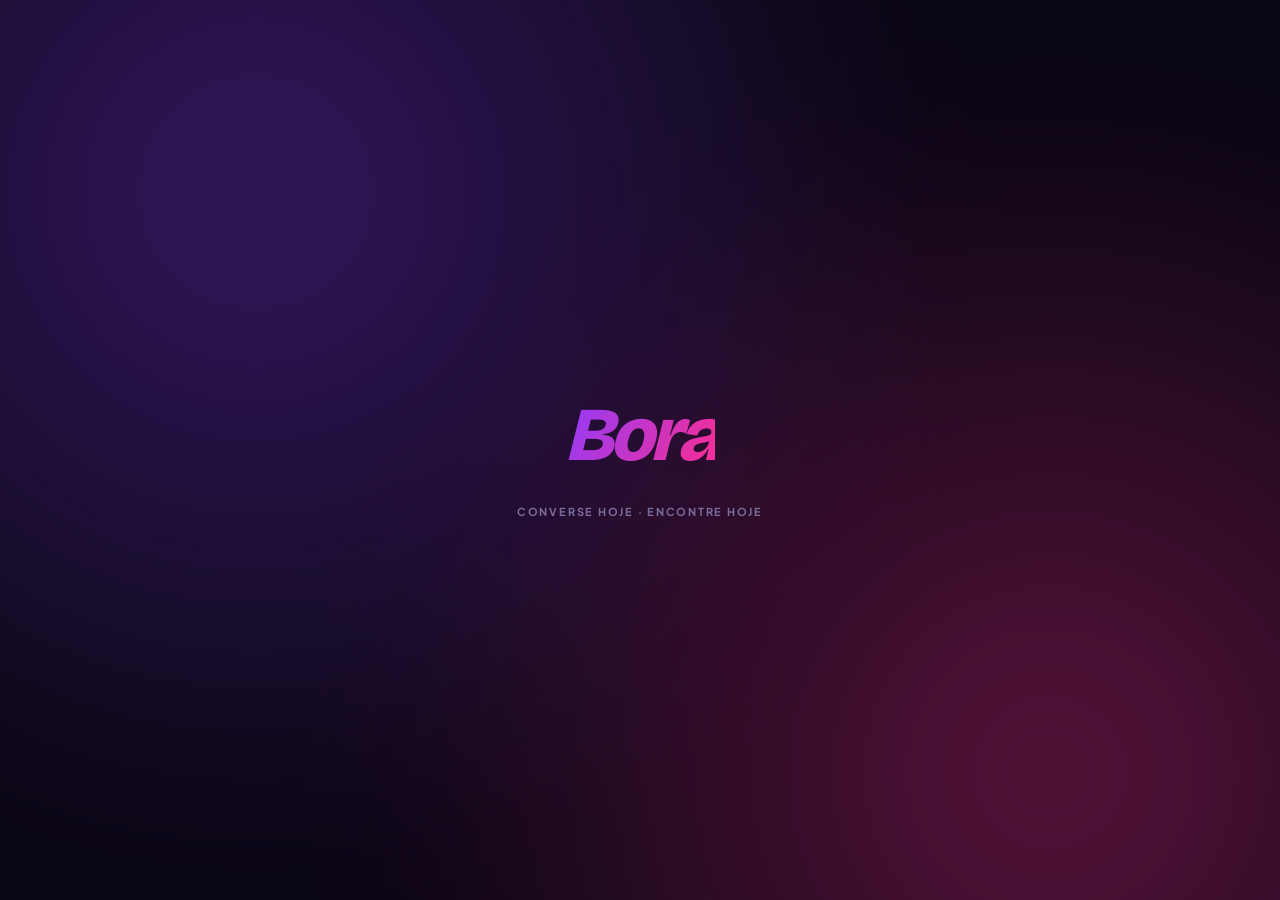
==== index.html @ 761639ec "Rename index (2).html to index.html" ====
<!DOCTYPE html>
<html lang="pt-BR">
<head>
<meta charset="UTF-8">
<meta name="viewport" content="width=device-width, initial-scale=1, viewport-fit=cover, maximum-scale=1, user-scalable=no">
<title>Bora</title>

<!-- Faz abrir em tela cheia quando adicionado à tela de início -->
<meta name="apple-mobile-web-app-capable" content="yes">
<meta name="mobile-web-app-capable" content="yes">
<meta name="apple-mobile-web-app-status-bar-style" content="black-translucent">
<meta name="apple-mobile-web-app-title" content="Bora">
<meta name="theme-color" content="#0B0714">
<link rel="apple-touch-icon" href="data:image/svg+xml,%3Csvg xmlns='http://www.w3.org/2000/svg' viewBox='0 0 180 180'%3E%3Cdefs%3E%3ClinearGradient id='g' x1='0' y1='0' x2='1' y2='1'%3E%3Cstop offset='0' stop-color='%238B3DFF'/%3E%3Cstop offset='1' stop-color='%23FF2D8E'/%3E%3C/linearGradient%3E%3C/defs%3E%3Crect width='180' height='180' rx='40' fill='%230B0714'/%3E%3Ctext x='50%25' y='58%25' font-family='Helvetica,Arial' font-size='84' font-weight='800' font-style='italic' fill='url(%23g)' text-anchor='middle'%3EB%3C/text%3E%3C/svg%3E">

<link rel="preconnect" href="https://fonts.googleapis.com">
<link rel="preconnect" href="https://fonts.gstatic.com" crossorigin>
<link href="https://fonts.googleapis.com/css2?family=Bricolage+Grotesque:opsz,wght@12..96,400;12..96,600;12..96,700;12..96,800&family=Plus+Jakarta+Sans:wght@400;500;600;700;800&display=swap" rel="stylesheet">

<style>
/* ═══════════════════════════════════════════════════════════════
   BORA — sistema de design
   Noite carioca: violeta profundo, magenta neon, âmbar de urgência
   ═══════════════════════════════════════════════════════════════ */
:root{
  --noite:#0B0714;
  --noite-2:#120B20;
  --superficie:#191128;
  --superficie-alta:#241A3A;
  --borda:rgba(255,255,255,.08);
  --borda-forte:rgba(255,255,255,.14);

  --magenta:#FF2D8E;
  --violeta:#8B3DFF;
  --ambar:#FFB13D;
  --coral:#FF5C5C;
  --verde:#2DE0A5;

  --texto:#F4EFFF;
  --texto-2:#B5A8D4;
  --texto-3:#7C6E9C;

  --grad:linear-gradient(118deg,#8B3DFF 0%,#FF2D8E 100%);
  --grad-suave:linear-gradient(118deg,rgba(139,61,255,.18),rgba(255,45,142,.18));

  --r-sm:12px; --r-md:18px; --r-lg:26px; --r-xl:34px;
  --topo:env(safe-area-inset-top,0px);
  --base:env(safe-area-inset-bottom,0px);
  --display:'Bricolage Grotesque',system-ui,sans-serif;
  --corpo:'Plus Jakarta Sans',system-ui,sans-serif;
}

*{margin:0;padding:0;box-sizing:border-box;-webkit-tap-highlight-color:transparent}
html,body{height:100%;overflow:hidden}
body{
  background:var(--noite);
  color:var(--texto);
  font-family:var(--corpo);
  font-size:16px;
  line-height:1.45;
  -webkit-font-smoothing:antialiased;
  overscroll-behavior:none;
}
button{font:inherit;color:inherit;background:none;border:none;cursor:pointer}
input,textarea{font:inherit;color:inherit;background:none;border:none;outline:none;width:100%}
img{display:block;max-width:100%}
:focus-visible{outline:2px solid var(--magenta);outline-offset:3px;border-radius:6px}
.caixa input:focus-visible,.caixa textarea:focus-visible{outline:none}

/* ── Atmosfera ambiente ───────────────────────────────────────── */
.aura{position:fixed;inset:0;pointer-events:none;z-index:0;overflow:hidden}
.aura::before,.aura::after{
  content:'';position:absolute;width:120vw;height:120vw;border-radius:50%;
  filter:blur(90px);opacity:.32;
}
.aura::before{background:radial-gradient(circle,#8B3DFF,transparent 62%);top:-45vw;left:-40vw;animation:deriva 26s ease-in-out infinite}
.aura::after{background:radial-gradient(circle,#FF2D8E,transparent 62%);bottom:-50vw;right:-42vw;animation:deriva 32s ease-in-out infinite reverse}
@keyframes deriva{0%,100%{transform:translate(0,0) scale(1)}50%{transform:translate(6vw,-5vw) scale(1.14)}}

/* ── Estrutura de telas ───────────────────────────────────────── */
#app{position:fixed;inset:0;z-index:1}
.tela{
  position:absolute;inset:0;display:none;flex-direction:column;
  padding-top:var(--topo);
  animation:entra .42s cubic-bezier(.22,1,.36,1);
}
.tela.on{display:flex}
@keyframes entra{from{opacity:0;transform:translateY(14px)}to{opacity:1;transform:none}}
.rolagem{flex:1;overflow-y:auto;-webkit-overflow-scrolling:touch;overscroll-behavior:contain}

/* ── Tipografia ───────────────────────────────────────────────── */
.logo{
  font-family:var(--display);font-weight:800;font-style:italic;letter-spacing:-.045em;
  background:var(--grad);-webkit-background-clip:text;background-clip:text;color:transparent;
}
h1,h2,h3{font-family:var(--display);font-weight:700;letter-spacing:-.03em;line-height:1.08}
h1{font-size:34px}
h2{font-size:25px}
h3{font-size:19px;letter-spacing:-.02em}
.olho{
  font-size:11px;font-weight:700;letter-spacing:.16em;text-transform:uppercase;
  color:var(--texto-3);
}
.sub{color:var(--texto-2);font-size:15px;line-height:1.5}
.num{font-variant-numeric:tabular-nums;font-feature-settings:'tnum'}

/* ── Botões ───────────────────────────────────────────────────── */
.btn{
  display:flex;align-items:center;justify-content:center;gap:9px;
  width:100%;padding:17px 22px;border-radius:100px;
  font-weight:700;font-size:16px;letter-spacing:-.01em;
  background:var(--grad);color:#fff;
  box-shadow:0 10px 30px -8px rgba(255,45,142,.55);
  transition:transform .16s cubic-bezier(.34,1.56,.64,1),opacity .16s;
}
.btn:active{transform:scale(.965)}
.btn:disabled{opacity:.32;box-shadow:none}
.btn-2{
  background:rgba(255,255,255,.06);border:1px solid var(--borda-forte);
  box-shadow:none;color:var(--texto);
}
.btn-3{background:none;box-shadow:none;color:var(--texto-2);font-weight:600;padding:14px}

/* ── Cabeçalho do app ─────────────────────────────────────────── */
.topo{
  display:flex;align-items:center;justify-content:space-between;gap:12px;
  padding:14px 20px 12px;flex-shrink:0;
}
.topo .logo{font-size:27px}

.pilula{
  display:inline-flex;align-items:center;gap:7px;
  padding:9px 15px;border-radius:100px;
  background:rgba(255,255,255,.055);border:1px solid var(--borda);
  font-size:13.5px;font-weight:600;white-space:nowrap;
  transition:transform .16s,background .2s;
}
.pilula:active{transform:scale(.94)}
.pilula.viva{background:var(--grad);border-color:transparent;color:#fff;box-shadow:0 6px 18px -6px rgba(255,45,142,.6)}

/* ── Filtros ──────────────────────────────────────────────────── */
.filtros{
  display:flex;gap:8px;padding:4px 20px 16px;overflow-x:auto;flex-shrink:0;
  scrollbar-width:none;
}
.filtros::-webkit-scrollbar{display:none}

/* ── Cartão de pessoa ─────────────────────────────────────────── */
/* ── Relógio grande: o herói da tela ──────────────────────────── */
.hero{
  margin:0 20px 16px;padding:20px 22px 18px;border-radius:var(--r-lg);
  background:linear-gradient(150deg,rgba(139,61,255,.15),rgba(255,45,142,.13));
  border:1px solid rgba(255,45,142,.24);position:relative;overflow:hidden;
}
.hero::after{
  content:'';position:absolute;top:-60%;right:-25%;width:70%;height:220%;
  background:radial-gradient(circle,rgba(255,45,142,.3),transparent 68%);filter:blur(26px);
}
.hero .olho{margin-bottom:6px}
.hero .grande{
  font-family:var(--display);font-weight:800;letter-spacing:-.05em;line-height:1;
  font-size:47px;background:var(--grad);
  -webkit-background-clip:text;background-clip:text;color:transparent;
}
.hero.urgente .grande{background:linear-gradient(112deg,#FFB13D,#FF5C5C);-webkit-background-clip:text;background-clip:text}
.hero .fio{height:5px;border-radius:100px;background:rgba(255,255,255,.11);margin:15px 0 11px;overflow:hidden}
.hero .fio i{display:block;height:100%;background:var(--grad);box-shadow:0 0 12px rgba(255,45,142,.7);transition:width .8s cubic-bezier(.22,1,.36,1)}
.hero.urgente .fio i{background:linear-gradient(90deg,#FFB13D,#FF5C5C)}
.hero .nota{font-size:12.5px;color:var(--texto-2);font-weight:500;position:relative}

/* ── Grade de dois ────────────────────────────────────────────── */
.grade{padding:0 18px 130px;display:grid;grid-template-columns:1fr 1fr;gap:13px;align-items:start}
.cartao{
  position:relative;border-radius:var(--r-lg);overflow:hidden;
  background:var(--superficie);border:1px solid var(--borda);
  box-shadow:0 16px 38px -22px rgba(0,0,0,.9);padding-bottom:10px;
  animation:sobe .5s cubic-bezier(.22,1,.36,1) both;
  transition:transform .18s;
}
.cartao:active{transform:scale(.972)}
.moldura{position:relative;aspect-ratio:3/4;overflow:hidden}

.selo-obj{
  position:absolute;top:11px;left:10px;z-index:3;
  padding:5px 9px;border-radius:100px;font-size:14px;line-height:1;
  background:rgba(0,0,0,.5);border:1px solid rgba(255,255,255,.16);
  backdrop-filter:blur(12px);-webkit-backdrop-filter:blur(12px);
}
.selo-tempo{
  position:absolute;top:11px;right:10px;z-index:3;
  display:inline-flex;align-items:center;gap:4px;
  padding:5px 9px;border-radius:100px;font-size:11.5px;font-weight:800;
  background:rgba(0,0,0,.55);border:1px solid rgba(255,177,61,.4);color:var(--ambar);
  backdrop-filter:blur(12px);-webkit-backdrop-filter:blur(12px);
}
.selo-tempo.urgente{border-color:rgba(255,92,92,.5);color:var(--coral)}
.ponto-on{
  position:absolute;bottom:13px;right:11px;z-index:3;width:9px;height:9px;border-radius:50%;
  background:var(--verde);box-shadow:0 0 0 2.5px rgba(9,5,16,.75),0 0 12px var(--verde);
}
.conversar{
  display:flex;align-items:center;justify-content:center;gap:6px;
  width:calc(100% - 20px);margin:10px 10px 0;padding:11px;border-radius:100px;
  background:var(--grad);color:#fff;font-size:13px;font-weight:700;letter-spacing:-.01em;
  box-shadow:0 7px 18px -7px rgba(255,45,142,.65);transition:transform .16s;
}
.conversar:active{transform:scale(.94)}
@keyframes sobe{from{opacity:0;transform:translateY(22px)}to{opacity:1;transform:none}}

.foto{position:absolute;inset:0;width:100%;height:100%;object-fit:cover}
.foto-fake{
  position:absolute;inset:0;display:flex;align-items:center;justify-content:center;
  font-family:var(--display);font-size:88px;font-weight:800;font-style:italic;
  color:rgba(255,255,255,.9);text-shadow:0 6px 30px rgba(0,0,0,.35);
}
.veu{
  position:absolute;inset:0;
  background:linear-gradient(to top,rgba(9,5,16,.97) 0%,rgba(9,5,16,.86) 24%,rgba(9,5,16,.42) 52%,rgba(9,5,16,.12) 76%,transparent 100%);
}

/* SIGNATURE: a barra de 72h é a borda superior do cartão */
.relogio-fio{position:absolute;top:0;left:0;right:0;height:4px;background:rgba(255,255,255,.09);z-index:3}
.relogio-fio i{display:block;height:100%;background:var(--grad);box-shadow:0 0 14px rgba(255,45,142,.75);transition:width .5s ease}
.relogio-fio.urgente i{background:linear-gradient(90deg,#FFB13D,#FF5C5C);box-shadow:0 0 14px rgba(255,92,92,.8)}

.info{position:absolute;left:0;right:0;bottom:0;padding:13px 12px 12px;z-index:2}
.info-g{padding:22px}
.nome-linha{display:flex;align-items:baseline;gap:6px;margin-bottom:0}
.nome{font-family:var(--display);font-size:17.5px;font-weight:700;letter-spacing:-.03em}
.info-g .nome-linha{gap:9px;margin-bottom:7px}
.idade{font-size:13.5px;color:rgba(255,255,255,.6);font-weight:600}
.info-g .idade{font-size:19px;font-weight:500}
.bio{font-size:14.5px;color:rgba(255,255,255,.78);margin:9px 0 14px;line-height:1.42}
.linha-meta{display:flex;align-items:center;gap:8px;flex-wrap:wrap}

.tag{
  display:inline-flex;align-items:center;gap:6px;
  padding:7px 13px;border-radius:100px;font-size:12.5px;font-weight:600;
  background:rgba(0,0,0,.42);border:1px solid rgba(255,255,255,.16);
  backdrop-filter:blur(14px);-webkit-backdrop-filter:blur(14px);
}
.tag.dist{background:rgba(255,255,255,.13)}
.tag.tempo{color:var(--ambar);border-color:rgba(255,177,61,.32)}
.tag.tempo.urgente{color:var(--coral);border-color:rgba(255,92,92,.4)}

/* ── Barra inferior ───────────────────────────────────────────── */
.abas{
  position:absolute;left:16px;right:16px;bottom:calc(14px + var(--base));z-index:40;
  display:flex;padding:7px;border-radius:100px;
  background:rgba(20,13,34,.82);border:1px solid var(--borda-forte);
  backdrop-filter:blur(26px) saturate(180%);-webkit-backdrop-filter:blur(26px) saturate(180%);
  box-shadow:0 18px 44px -14px rgba(0,0,0,.85);
}
.aba{
  flex:1;display:flex;flex-direction:column;align-items:center;gap:3px;
  padding:9px 0;border-radius:100px;color:var(--texto-3);
  font-size:10.5px;font-weight:700;letter-spacing:.01em;
  transition:color .22s,background .22s;
}
.aba svg{width:22px;height:22px;stroke-width:2}
.aba.on{color:#fff;background:var(--grad);box-shadow:0 6px 18px -6px rgba(255,45,142,.6)}
.aba .ponto{position:absolute;top:8px;margin-left:16px;width:7px;height:7px;border-radius:50%;background:var(--magenta);border:2px solid #150E24}

/* ── Formulário ───────────────────────────────────────────────── */
.corpo{padding:8px 24px 40px}
.campo{margin-bottom:18px}
.rotulo{
  display:block;font-size:11px;font-weight:700;letter-spacing:.14em;text-transform:uppercase;
  color:var(--texto-3);margin-bottom:9px;
}
.caixa{
  background:rgba(255,255,255,.045);border:1px solid var(--borda);
  border-radius:var(--r-md);padding:16px 18px;
  transition:border-color .22s,background .22s;
}
.caixa:focus-within{border-color:var(--magenta);background:rgba(255,45,142,.06)}
.caixa input,.caixa textarea{font-size:16px;font-weight:500}
.caixa textarea{resize:none;min-height:66px}
.caixa ::placeholder{color:var(--texto-3)}
.contador{text-align:right;font-size:11.5px;color:var(--texto-3);margin-top:7px}

.slots{display:grid;grid-template-columns:repeat(3,1fr);gap:11px}
.slot{
  aspect-ratio:3/4;border-radius:var(--r-md);position:relative;overflow:hidden;
  background:rgba(255,255,255,.045);border:1.5px dashed var(--borda-forte);
  display:flex;flex-direction:column;align-items:center;justify-content:center;gap:6px;
  color:var(--texto-3);font-size:11px;font-weight:600;
  transition:transform .18s,border-color .2s;
}
.slot:active{transform:scale(.95)}
.slot.cheio{border-style:solid;border-color:transparent}
.slot.cheio .marca{
  position:absolute;top:7px;right:7px;width:21px;height:21px;border-radius:50%;
  background:var(--verde);display:grid;place-items:center;
  box-shadow:0 3px 10px rgba(0,0,0,.5);
}
.slot .principal{
  position:absolute;bottom:0;left:0;right:0;padding:5px;
  background:rgba(0,0,0,.6);font-size:9.5px;letter-spacing:.1em;text-align:center;
  color:#fff;font-weight:700;
}

/* ── Objetivos ────────────────────────────────────────────────── */
.objs{display:flex;flex-direction:column;gap:10px}
.obj{
  display:flex;align-items:center;gap:15px;padding:16px 18px;
  border-radius:var(--r-md);background:rgba(255,255,255,.045);
  border:1.5px solid var(--borda);text-align:left;
  transition:transform .16s,border-color .2s,background .2s;
}
.obj:active{transform:scale(.982)}
.obj.on{border-color:var(--magenta);background:rgba(255,45,142,.1)}
.obj .emo{font-size:26px;line-height:1;flex-shrink:0}
.obj b{display:block;font-size:15.5px;font-weight:700;letter-spacing:-.01em}
.obj span{display:block;font-size:12.5px;color:var(--texto-3);margin-top:2px}
.obj .check{
  margin-left:auto;width:22px;height:22px;border-radius:50%;flex-shrink:0;
  border:1.5px solid var(--borda-forte);display:grid;place-items:center;
  transition:all .2s;
}
.obj.on .check{background:var(--grad);border-color:transparent}

/* ── Slider de raio ───────────────────────────────────────────── */
.radar{position:relative;height:210px;display:grid;place-items:center;margin:6px 0 20px}
.anel{
  position:absolute;border-radius:50%;border:1px solid rgba(255,45,142,.22);
  animation:pulsa 3.2s ease-out infinite;
}
@keyframes pulsa{0%{transform:scale(.4);opacity:0}45%{opacity:.85}100%{transform:scale(1);opacity:0}}
.centro{
  width:16px;height:16px;border-radius:50%;background:var(--grad);
  box-shadow:0 0 0 7px rgba(255,45,142,.16),0 0 34px rgba(255,45,142,.85);z-index:2;
}
.km{
  position:relative;z-index:3;text-align:center;
  font-family:var(--display);font-weight:800;letter-spacing:-.04em;
}
.km b{font-size:58px;line-height:1;display:block}
.km span{font-size:12px;letter-spacing:.16em;color:var(--texto-3);text-transform:uppercase;font-family:var(--corpo);font-weight:700}

input[type=range]{
  -webkit-appearance:none;appearance:none;width:100%;height:5px;border-radius:100px;
  background:rgba(255,255,255,.1);
}
input[type=range]::-webkit-slider-thumb{
  -webkit-appearance:none;width:28px;height:28px;border-radius:50%;
  background:#fff;box-shadow:0 3px 14px rgba(0,0,0,.6),0 0 0 5px rgba(255,45,142,.22);
  cursor:grab;
}
input[type=range]::-moz-range-thumb{
  width:28px;height:28px;border-radius:50%;border:none;background:#fff;
  box-shadow:0 3px 14px rgba(0,0,0,.6),0 0 0 5px rgba(255,45,142,.22);
}

/* ── Conversas ────────────────────────────────────────────────── */
.lista{padding:0 20px 130px}
.item{
  display:flex;align-items:center;gap:14px;padding:14px;margin-bottom:9px;
  border-radius:var(--r-lg);background:rgba(255,255,255,.035);
  border:1px solid var(--borda);text-align:left;width:100%;
  transition:transform .16s,background .2s;
}
.item:active{transform:scale(.982);background:rgba(255,255,255,.06)}
.mini{
  width:56px;height:56px;border-radius:50%;overflow:hidden;flex-shrink:0;position:relative;
  display:grid;place-items:center;font-family:var(--display);font-size:24px;font-weight:800;font-style:italic;color:#fff;
}
.mini img{width:100%;height:100%;object-fit:cover}
.item .txt{flex:1;min-width:0}
.item .txt b{display:block;font-size:15.5px;font-weight:700;margin-bottom:2px}
.item .txt p{
  font-size:13.5px;color:var(--texto-3);white-space:nowrap;overflow:hidden;text-overflow:ellipsis;
}
.item .dir{text-align:right;flex-shrink:0}
.item .dir small{display:block;font-size:11px;color:var(--texto-3);margin-bottom:5px}
.bolha-n{
  display:inline-grid;place-items:center;min-width:21px;height:21px;padding:0 6px;
  border-radius:100px;background:var(--grad);font-size:11.5px;font-weight:800;color:#fff;
}

/* ── Chat ─────────────────────────────────────────────────────── */
.chat-topo{
  display:flex;align-items:center;gap:12px;padding:12px 16px;flex-shrink:0;
  border-bottom:1px solid var(--borda);background:rgba(11,7,20,.7);
  backdrop-filter:blur(20px);-webkit-backdrop-filter:blur(20px);
}
.voltar{
  width:38px;height:38px;border-radius:50%;display:grid;place-items:center;flex-shrink:0;
  background:rgba(255,255,255,.06);
}
.chat-topo .mini{width:42px;height:42px;font-size:18px}
.chat-topo .quem{flex:1;min-width:0}
.chat-topo .quem b{display:block;font-size:15.5px;font-weight:700}
.chat-topo .quem small{font-size:11.5px;color:var(--verde);font-weight:600}

.msgs{flex:1;overflow-y:auto;padding:18px 16px 12px;display:flex;flex-direction:column;gap:9px}
.msg{
  max-width:78%;padding:12px 16px;border-radius:22px;font-size:15px;line-height:1.42;
  animation:pop .3s cubic-bezier(.22,1,.36,1) both;word-wrap:break-word;
}
@keyframes pop{from{opacity:0;transform:translateY(9px) scale(.96)}to{opacity:1;transform:none}}
.msg.dela{align-self:flex-start;background:var(--superficie-alta);border-bottom-left-radius:7px}
.msg.minha{align-self:flex-end;background:var(--grad);border-bottom-right-radius:7px;color:#fff}
.digitando{
  align-self:flex-start;display:flex;gap:4px;padding:15px 18px;
  background:var(--superficie-alta);border-radius:22px;border-bottom-left-radius:7px;
}
.digitando i{width:7px;height:7px;border-radius:50%;background:var(--texto-3);animation:salta 1.3s infinite}
.digitando i:nth-child(2){animation-delay:.18s}
.digitando i:nth-child(3){animation-delay:.36s}
@keyframes salta{0%,60%,100%{transform:translateY(0);opacity:.4}30%{transform:translateY(-6px);opacity:1}}

.barra-msg{
  display:flex;align-items:center;gap:10px;padding:12px 16px calc(12px + var(--base));
  border-top:1px solid var(--borda);flex-shrink:0;background:rgba(11,7,20,.85);
  backdrop-filter:blur(20px);-webkit-backdrop-filter:blur(20px);
}
.barra-msg .caixa{flex:1;padding:13px 18px;border-radius:100px;margin:0}
.enviar{
  width:46px;height:46px;border-radius:50%;flex-shrink:0;display:grid;place-items:center;
  background:var(--grad);box-shadow:0 6px 18px -6px rgba(255,45,142,.7);
  transition:transform .16s;
}
.enviar:active{transform:scale(.9)}

/* ── Meu perfil: o relógio de 72h como anel ───────────────────── */
.anel-72{position:relative;width:186px;height:186px;margin:6px auto 20px}
.anel-72 svg{transform:rotate(-90deg);width:100%;height:100%}
.anel-72 .trilha{fill:none;stroke:rgba(255,255,255,.07);stroke-width:7}
.anel-72 .arco{fill:none;stroke:url(#gradAnel);stroke-width:7;stroke-linecap:round;transition:stroke-dashoffset 1s cubic-bezier(.22,1,.36,1)}
.anel-72 .miolo{
  position:absolute;inset:20px;border-radius:50%;overflow:hidden;
  display:grid;place-items:center;background:var(--superficie-alta);
}
.anel-72 .miolo img{width:100%;height:100%;object-fit:cover}
.anel-72 .miolo .ini{font-family:var(--display);font-size:56px;font-weight:800;font-style:italic}
.contagem{text-align:center;margin-bottom:26px}
.contagem b{
  font-family:var(--display);font-size:42px;font-weight:800;letter-spacing:-.045em;
  background:var(--grad);-webkit-background-clip:text;background-clip:text;color:transparent;
}
.contagem span{display:block;font-size:12.5px;color:var(--texto-3);font-weight:600;margin-top:2px}
.contagem.urgente b{background:linear-gradient(118deg,#FFB13D,#FF5C5C);-webkit-background-clip:text;background-clip:text}

.painel{
  background:rgba(255,255,255,.035);border:1px solid var(--borda);
  border-radius:var(--r-lg);padding:6px 18px;margin-bottom:14px;
}
.linha{
  display:flex;align-items:center;gap:13px;padding:15px 0;
  border-bottom:1px solid var(--borda);text-align:left;width:100%;
}
.linha:last-child{border-bottom:none}
.linha .emo{font-size:21px;flex-shrink:0;width:24px;text-align:center}
.linha .txt{flex:1;min-width:0}
.linha .txt b{display:block;font-size:15px;font-weight:600}
.linha .txt small{display:block;font-size:12.5px;color:var(--texto-3);margin-top:1px}
.linha .val{font-size:14px;color:var(--texto-2);font-weight:600;flex-shrink:0}

/* ── Folha deslizante ─────────────────────────────────────────── */
.fundo{
  position:fixed;inset:0;z-index:60;background:rgba(6,3,12,.7);
  backdrop-filter:blur(6px);-webkit-backdrop-filter:blur(6px);
  display:none;align-items:flex-end;animation:aparece .26s ease;
}
.fundo.on{display:flex}
@keyframes aparece{from{opacity:0}to{opacity:1}}
.folha{
  width:100%;max-height:88vh;overflow-y:auto;
  background:var(--noite-2);border:1px solid var(--borda-forte);border-bottom:none;
  border-radius:var(--r-xl) var(--r-xl) 0 0;
  padding:12px 24px calc(30px + var(--base));
  animation:sobefolha .42s cubic-bezier(.22,1,.36,1);
}
@keyframes sobefolha{from{transform:translateY(100%)}to{transform:none}}
.pega{width:38px;height:4px;border-radius:100px;background:var(--borda-forte);margin:0 auto 20px}

/* ── Celebração do encontro ───────────────────────────────────── */
.festa{
  position:fixed;inset:0;z-index:90;display:none;
  flex-direction:column;align-items:center;justify-content:center;gap:8px;
  padding:40px;text-align:center;background:rgba(8,4,16,.94);
  backdrop-filter:blur(14px);-webkit-backdrop-filter:blur(14px);
}
.festa.on{display:flex;animation:aparece .3s ease}
.selo{
  width:132px;height:132px;border-radius:50%;display:grid;place-items:center;
  background:var(--grad);margin-bottom:22px;
  box-shadow:0 0 0 12px rgba(255,45,142,.12),0 0 80px rgba(255,45,142,.6);
  animation:selo-in .72s cubic-bezier(.34,1.56,.64,1) both;
}
@keyframes selo-in{0%{transform:scale(0) rotate(-40deg);opacity:0}100%{transform:none;opacity:1}}
.festa h2{animation:sobe .5s .16s cubic-bezier(.22,1,.36,1) both}
.festa .sub{animation:sobe .5s .26s cubic-bezier(.22,1,.36,1) both;max-width:300px}
.festa .btn{animation:sobe .5s .38s cubic-bezier(.22,1,.36,1) both;margin-top:30px;max-width:320px}
.ganho{
  font-family:var(--display);font-size:56px;font-weight:800;letter-spacing:-.05em;
  background:var(--grad);-webkit-background-clip:text;background-clip:text;color:transparent;
  margin:20px 0 4px;animation:sobe .6s .3s cubic-bezier(.34,1.56,.64,1) both;
}
.confete{position:absolute;width:9px;height:9px;border-radius:2px;pointer-events:none}

/* ── Splash ───────────────────────────────────────────────────── */
#splash{align-items:center;justify-content:center;gap:14px}
#splash .logo{font-size:76px;animation:logo-in 1s cubic-bezier(.22,1,.36,1) both}
@keyframes logo-in{0%{opacity:0;transform:scale(.72) translateY(20px);filter:blur(12px)}100%{opacity:1;transform:none;filter:none}}
#splash .olho{animation:sobe .7s .42s cubic-bezier(.22,1,.36,1) both}

/* ── Entrada ──────────────────────────────────────────────────── */
#entrada{justify-content:flex-end;padding:0 26px calc(34px + var(--base))}
#entrada .marca{margin-bottom:auto;padding-top:15vh}
#entrada .logo{font-size:60px;line-height:1}
#entrada h1{margin:26px 0 14px;font-size:38px}
#entrada .destaques{display:flex;flex-direction:column;gap:13px;margin:28px 0 32px}
.destaque{display:flex;align-items:flex-start;gap:13px}
.destaque .pt{
  width:7px;height:7px;border-radius:50%;background:var(--grad);
  margin-top:8px;flex-shrink:0;box-shadow:0 0 12px rgba(255,45,142,.8);
}
.destaque p{font-size:14.5px;color:var(--texto-2);line-height:1.45}
.destaque p b{color:var(--texto);font-weight:700}
.aviso{text-align:center;font-size:11.5px;color:var(--texto-3);margin-top:16px;line-height:1.5}

/* ── Localização ──────────────────────────────────────────────── */
#local{justify-content:center;padding:0 26px calc(30px + var(--base));text-align:center}
#local .radar{height:250px;margin-bottom:8px}

/* ── Inativo ──────────────────────────────────────────────────── */
#inativo{justify-content:center;padding:0 26px calc(30px + var(--base));text-align:center}
.lua{
  width:112px;height:112px;border-radius:50%;margin:0 auto 26px;display:grid;place-items:center;
  background:rgba(255,255,255,.045);border:1px solid var(--borda-forte);font-size:46px;
}

/* ── Progresso do cadastro ────────────────────────────────────── */
.passos{display:flex;gap:6px;padding:0 24px 22px}
.passo{flex:1;height:3px;border-radius:100px;background:rgba(255,255,255,.1);overflow:hidden}
.passo i{display:block;height:100%;width:0;background:var(--grad);transition:width .5s cubic-bezier(.22,1,.36,1)}
.passo.on i{width:100%}

/* ── Painel de demonstração (3 toques na logo) ────────────────── */
#demo{position:fixed;inset:0;z-index:100;display:none;background:rgba(6,3,12,.9);
  backdrop-filter:blur(10px);-webkit-backdrop-filter:blur(10px);
  padding:calc(30px + var(--topo)) 22px 30px;overflow-y:auto}
#demo.on{display:block}
#demo h3{margin-bottom:4px}
#demo .grid-demo{display:grid;grid-template-columns:1fr 1fr;gap:9px;margin:18px 0}
#demo .grid-demo button{
  padding:15px 10px;border-radius:var(--r-md);background:rgba(255,255,255,.06);
  border:1px solid var(--borda);font-size:13.5px;font-weight:600;
}
#demo .grid-demo button:active{background:rgba(255,45,142,.18)}

.rodape-vazio{text-align:center;padding:60px 30px;color:var(--texto-3)}
.rodape-vazio .emo{font-size:44px;margin-bottom:14px;opacity:.55}
.rodape-vazio b{display:block;font-family:var(--display);font-size:19px;color:var(--texto);margin-bottom:6px}
.rodape-vazio p{font-size:14px;line-height:1.5}

@media (prefers-reduced-motion:reduce){
  *,*::before,*::after{animation-duration:.01ms!important;animation-iteration-count:1!important;transition-duration:.01ms!important}
}
</style>
</head>
<body>

<div class="aura"></div>

<svg width="0" height="0" style="position:absolute">
  <defs>
    <linearGradient id="gradAnel" x1="0" y1="0" x2="1" y2="1">
      <stop offset="0%" stop-color="#8B3DFF"/><stop offset="100%" stop-color="#FF2D8E"/>
    </linearGradient>
  </defs>
</svg>

<div id="app">

  <!-- SPLASH -->
  <section class="tela on" id="splash">
    <div class="logo">Bora</div>
    <div class="olho">converse hoje · encontre hoje</div>
  </section>

  <!-- ENTRADA -->
  <section class="tela" id="entrada">
    <div class="marca">
      <div class="logo">Bora</div>
    </div>
    <h1>Quem tá por perto<br>quer sair hoje.</h1>
    <div class="destaques">
      <div class="destaque"><span class="pt"></span><p>Perfil pronto em <b>menos de um minuto</b>. Sem questionário, sem teste de personalidade.</p></div>
      <div class="destaque"><span class="pt"></span><p>Você diz o que quer fazer <b>hoje</b> — um açaí, um cinema, uma caminhada.</p></div>
      <div class="destaque"><span class="pt"></span><p>Cada perfil vale <b>72 horas</b>. Encontrou alguém? Renova. É pra sair do chat.</p></div>
    </div>
    <button class="btn" onclick="ir('cadastro')">Criar meu perfil</button>
    <button class="btn btn-3" onclick="ir('cadastro')">Já tenho conta</button>
    <p class="aviso">Só para maiores de 18 anos.<br>Ao continuar você aceita os termos de uso.</p>
  </section>

  <!-- CADASTRO -->
  <section class="tela" id="cadastro">
    <div class="topo">
      <button class="voltar" onclick="ir('entrada')">
        <svg viewBox="0 0 24 24" fill="none" stroke="currentColor" stroke-width="2.2" stroke-linecap="round" width="19"><path d="M15 18l-6-6 6-6"/></svg>
      </button>
      <div class="olho">Passo 1 de 3</div>
      <div style="width:38px"></div>
    </div>
    <div class="passos"><div class="passo on"><i></i></div><div class="passo"><i></i></div><div class="passo"><i></i></div></div>
    <div class="rolagem">
      <div class="corpo">
        <h2>Seu perfil</h2>
        <p class="sub" style="margin:10px 0 26px">Quatro campos e pronto. Dá pra mudar tudo depois.</p>

        <div class="campo">
          <label class="rotulo">Como te chamam</label>
          <div class="caixa"><input id="in-nome" placeholder="Seu primeiro nome" maxlength="18" oninput="valida()"></div>
        </div>

        <div class="campo">
          <label class="rotulo">Senha</label>
          <div class="caixa"><input id="in-senha" type="password" placeholder="Mínimo 6 caracteres" oninput="valida()"></div>
        </div>

        <div class="campo">
          <label class="rotulo">Suas fotos · até 3</label>
          <div class="slots" id="slots"></div>
        </div>

        <div class="campo">
          <label class="rotulo">Uma linha sobre você</label>
          <div class="caixa">
            <textarea id="in-bio" placeholder="Ex: Trabalho no centro, gosto de um fim de tarde na praia." maxlength="90" oninput="valida()"></textarea>
          </div>
          <div class="contador"><span id="cont-bio">0</span>/90</div>
        </div>

        <button class="btn" id="btn-cadastro" onclick="ir('local')" disabled>Continuar</button>
      </div>
    </div>
  </section>

  <!-- LOCALIZAÇÃO -->
  <section class="tela" id="local">
    <div class="passos" style="padding-top:14px"><div class="passo on"><i></i></div><div class="passo on"><i></i></div><div class="passo"><i></i></div></div>
    <div class="rolagem" style="display:flex;flex-direction:column;justify-content:center;padding:0 26px">
      <div class="radar">
        <div class="anel" style="width:250px;height:250px"></div>
        <div class="anel" style="width:250px;height:250px;animation-delay:1.05s"></div>
        <div class="anel" style="width:250px;height:250px;animation-delay:2.1s"></div>
        <div class="centro"></div>
      </div>
      <h2 style="text-align:center">Onde você tá agora?</h2>
      <p class="sub" style="text-align:center;margin:12px 0 8px">O Bora usa sua localização só pra mostrar quem está por perto.</p>
      <p class="sub" style="text-align:center;font-size:13.5px;color:var(--texto-3)">Ninguém vê seu endereço nem sua posição no mapa. Só a distância aproximada, arredondada.</p>
      <div style="margin-top:34px">
        <button class="btn" onclick="ir('objetivo')">Ativar localização</button>
        <button class="btn btn-3" onclick="ir('objetivo')">Agora não</button>
      </div>
    </div>
  </section>

  <!-- OBJETIVO -->
  <section class="tela" id="objetivo">
    <div class="passos" style="padding-top:14px"><div class="passo on"><i></i></div><div class="passo on"><i></i></div><div class="passo on"><i></i></div></div>
    <div class="rolagem">
      <div class="corpo">
        <h2>O que você quer fazer hoje?</h2>
        <p class="sub" style="margin:10px 0 26px">Isso aparece no seu perfil. Pode trocar quantas vezes quiser.</p>
        <div class="objs" id="objs"></div>
        <button class="btn" id="btn-obj" style="margin-top:26px" onclick="ir('raio')" disabled>Continuar</button>
      </div>
    </div>
  </section>

  <!-- RAIO -->
  <section class="tela" id="raio">
    <div class="rolagem" style="display:flex;flex-direction:column;justify-content:center;padding:0 26px">
      <div class="radar">
        <div class="anel" id="anel-r1"></div>
        <div class="anel" id="anel-r2" style="animation-delay:1.6s"></div>
        <div class="km"><b class="num" id="km-num">15</b><span>quilômetros</span></div>
      </div>
      <h2 style="text-align:center">Até onde você vai?</h2>
      <p class="sub" style="text-align:center;margin:12px 0 30px">
        <span id="conta-raio">8 pessoas</span> dentro desse raio agora.
      </p>
      <input type="range" id="sl-raio" min="1" max="30" value="15" oninput="mudaRaio(this.value)">
      <div style="display:flex;justify-content:space-between;font-size:11.5px;color:var(--texto-3);margin-top:10px;font-weight:600">
        <span>1 km</span><span>30 km</span>
      </div>
      <div style="margin-top:36px"><button class="btn" onclick="entrar()">Ver quem tá por perto</button></div>
    </div>
  </section>

  <!-- APP: DESCOBRIR -->
  <section class="tela" id="descobrir">
    <div class="topo">
      <div class="logo" onclick="toqueLogo()">Bora</div>
      <button class="pilula" onclick="abre('folha-raio')">
        <svg viewBox="0 0 24 24" fill="none" stroke="currentColor" stroke-width="2" width="15"><circle cx="12" cy="10" r="3"/><path d="M12 21s-7-6-7-11a7 7 0 1114 0c0 5-7 11-7 11z"/></svg>
        <span class="num" id="chip-raio">15 km</span>
      </button>
    </div>
    <div class="filtros" id="filtros"></div>
    <div class="rolagem">
      <div class="hero" id="hero">
        <div class="olho">Seu tempo no ar</div>
        <div class="grande num" id="hero-num">68h 12min</div>
        <div class="fio"><i id="hero-fio" style="width:95%"></i></div>
        <div class="nota">Encontrou alguém? Confirmem e o relógio volta pra <b style="color:var(--texto)">72h</b>.</div>
      </div>
      <div class="grade" id="grade"></div>
    </div>
  </section>

  <!-- APP: CONVERSAS -->
  <section class="tela" id="conversas">
    <div class="topo"><h2 onclick="toqueLogo()">Conversas</h2></div>
    <div class="rolagem"><div class="lista" id="lista-conversas"></div></div>
  </section>

  <!-- APP: PERFIL -->
  <section class="tela" id="perfil">
    <div class="topo"><h2 onclick="toqueLogo()">Seu perfil</h2></div>
    <div class="rolagem">
      <div class="corpo" style="padding-bottom:130px">
        <div class="anel-72">
          <svg viewBox="0 0 186 186">
            <circle class="trilha" cx="93" cy="93" r="89"/>
            <circle class="arco" id="arco" cx="93" cy="93" r="89" stroke-dasharray="559" stroke-dashoffset="0"/>
          </svg>
          <div class="miolo" id="meu-retrato"></div>
        </div>
        <div class="contagem" id="contagem">
          <b class="num" id="rest">68h 12min</b>
          <span>até o perfil descansar</span>
        </div>

        <div class="painel">
          <div class="linha"><span class="emo">🙋</span><div class="txt"><b id="p-nome">Você</b><small id="p-bio">Sua bio aparece aqui</small></div></div>
          <button class="linha" onclick="abre('folha-obj')"><span class="emo" id="p-obj-emo">💬</span><div class="txt"><b>Objetivo de hoje</b><small id="p-obj">Só conversar</small></div><span class="val">Trocar</span></button>
          <button class="linha" onclick="abre('folha-raio')"><span class="emo">📍</span><div class="txt"><b>Raio de busca</b><small id="p-raio">15 km ao seu redor</small></div><span class="val">Ajustar</span></button>
        </div>

        <div class="painel">
          <div class="linha"><span class="emo">🤝</span><div class="txt"><b>Encontros confirmados</b><small>Desde que você entrou</small></div><span class="val num" id="p-enc">0</span></div>
          <div class="linha"><span class="emo">👀</span><div class="txt"><b>Visitas ao seu perfil</b><small>Nas últimas 72 horas</small></div><span class="val num">47</span></div>
        </div>

        <button class="btn btn-2" onclick="ir('inativo')">Pausar meu perfil</button>
      </div>
    </div>
  </section>

  <!-- DETALHE DA PESSOA -->
  <section class="tela" id="detalhe">
    <div class="rolagem" id="detalhe-corpo"></div>
  </section>

  <!-- CHAT -->
  <section class="tela" id="chat">
    <div class="chat-topo">
      <button class="voltar" onclick="ir('conversas')">
        <svg viewBox="0 0 24 24" fill="none" stroke="currentColor" stroke-width="2.2" stroke-linecap="round" width="19"><path d="M15 18l-6-6 6-6"/></svg>
      </button>
      <div class="mini" id="chat-mini"></div>
      <div class="quem"><b id="chat-nome">—</b><small>online agora</small></div>
      <button class="pilula viva" onclick="abre('folha-enc')">Nos vimos</button>
    </div>
    <div class="msgs" id="msgs"></div>
    <div class="barra-msg">
      <div class="caixa"><input id="in-msg" placeholder="Escreva algo…" onkeydown="if(event.key==='Enter')mandaMsg()"></div>
      <button class="enviar" onclick="mandaMsg()">
        <svg viewBox="0 0 24 24" fill="none" stroke="#fff" stroke-width="2.2" stroke-linecap="round" stroke-linejoin="round" width="20"><path d="M22 2L11 13M22 2l-7 20-4-9-9-4 20-7z"/></svg>
      </button>
    </div>
  </section>

  <!-- INATIVO -->
  <section class="tela" id="inativo">
    <div class="rolagem" style="display:flex;flex-direction:column;justify-content:center;padding:0 26px">
      <div class="lua">🌙</div>
      <h2 style="text-align:center">Seu perfil tá descansando</h2>
      <p class="sub" style="text-align:center;margin:14px 0 6px">
        As 72 horas passaram sem um encontro confirmado. Nada de grave — é só uma pausa pra manter o Bora com gente de verdade, ativa hoje.
      </p>
      <div style="text-align:center;margin:30px 0 8px">
        <b class="num" style="font-family:var(--display);font-size:44px;font-weight:800;letter-spacing:-.045em;color:var(--texto-2)">23h 41min</b>
        <span style="display:block;font-size:12.5px;color:var(--texto-3);font-weight:600;margin-top:4px">até poder reativar</span>
      </div>
      <div style="margin-top:30px">
        <button class="btn" onclick="reativar()">Reativar agora</button>
        <button class="btn btn-3" onclick="ir('perfil')">Voltar</button>
      </div>
    </div>
  </section>

  <!-- ABAS -->
  <nav class="abas" id="abas" style="display:none">
    <button class="aba on" data-t="descobrir" onclick="troca('descobrir')">
      <svg viewBox="0 0 24 24" fill="none" stroke="currentColor" stroke-linecap="round" stroke-linejoin="round"><circle cx="12" cy="12" r="9"/><path d="M15.5 8.5l-2 5-5 2 2-5 5-2z"/></svg>
      Descobrir
    </button>
    <button class="aba" data-t="conversas" onclick="troca('conversas')">
      <svg viewBox="0 0 24 24" fill="none" stroke="currentColor" stroke-linecap="round" stroke-linejoin="round"><path d="M21 11.5a8.4 8.4 0 01-9 8.4 8.5 8.5 0 01-3.9-.9L3 21l1.9-5.1A8.4 8.4 0 0112 3.1a8.4 8.4 0 019 8.4z"/></svg>
      Conversas
    </button>
    <button class="aba" data-t="perfil" onclick="troca('perfil')">
      <svg viewBox="0 0 24 24" fill="none" stroke="currentColor" stroke-linecap="round" stroke-linejoin="round"><path d="M20 21v-2a4 4 0 00-4-4H8a4 4 0 00-4 4v2"/><circle cx="12" cy="7" r="4"/></svg>
      Perfil
    </button>
  </nav>
</div>

<!-- FOLHA: RAIO -->
<div class="fundo" id="folha-raio" onclick="if(event.target===this)fecha('folha-raio')">
  <div class="folha">
    <div class="pega"></div>
    <h3>Raio de busca</h3>
    <p class="sub" style="margin:8px 0 24px;font-size:14px">Quanto maior o raio, mais gente — e mais longe.</p>
    <div style="text-align:center;margin-bottom:22px">
      <b class="num" style="font-family:var(--display);font-size:52px;font-weight:800;letter-spacing:-.045em;background:var(--grad);-webkit-background-clip:text;background-clip:text;color:transparent" id="km-num2">15</b>
      <span style="display:block;font-size:11px;letter-spacing:.16em;color:var(--texto-3);text-transform:uppercase;font-weight:700">quilômetros</span>
    </div>
    <input type="range" id="sl-raio2" min="1" max="30" value="15" oninput="mudaRaio(this.value)">
    <div style="display:flex;justify-content:space-between;font-size:11.5px;color:var(--texto-3);margin:10px 0 26px;font-weight:600"><span>1 km</span><span>30 km</span></div>
    <button class="btn" onclick="fecha('folha-raio')">Pronto</button>
  </div>
</div>

<!-- FOLHA: OBJETIVO -->
<div class="fundo" id="folha-obj" onclick="if(event.target===this)fecha('folha-obj')">
  <div class="folha">
    <div class="pega"></div>
    <h3>O que você quer fazer hoje?</h3>
    <p class="sub" style="margin:8px 0 22px;font-size:14px">Troque quantas vezes quiser.</p>
    <div class="objs" id="objs2"></div>
    <button class="btn" style="margin-top:22px" onclick="fecha('folha-obj')">Salvar</button>
  </div>
</div>

<!-- FOLHA: ENCONTRO -->
<div class="fundo" id="folha-enc" onclick="if(event.target===this)fecha('folha-enc')">
  <div class="folha">
    <div class="pega"></div>
    <h3 id="enc-titulo">Vocês se encontraram?</h3>
    <p class="sub" style="margin:10px 0 24px;font-size:14.5px">
      Se o encontro rolou, os dois confirmam e o perfil de vocês renova por mais 72 horas.
    </p>
    <div id="enc-acao">
      <button class="btn" onclick="confirmaEnc()">Sim, nos encontramos</button>
      <button class="btn btn-3" onclick="fecha('folha-enc')">Ainda não</button>
    </div>
    <div id="enc-espera" style="display:none;text-align:center;padding:14px 0 8px">
      <div class="digitando" style="display:inline-flex;margin-bottom:16px"><i></i><i></i><i></i></div>
      <p class="sub" style="font-size:14px">Esperando <b id="enc-nome" style="color:var(--texto)">ela</b> confirmar…</p>
    </div>
  </div>
</div>

<!-- CELEBRAÇÃO -->
<div class="festa" id="festa">
  <div class="selo">
    <svg viewBox="0 0 24 24" fill="none" stroke="#fff" stroke-width="2.6" stroke-linecap="round" stroke-linejoin="round" width="58"><path d="M20 6L9 17l-5-5"/></svg>
  </div>
  <h2>Encontro confirmado</h2>
  <div class="ganho">+72h</div>
  <p class="sub">Seu perfil e o de <b id="festa-nome" style="color:var(--texto)">Marina</b> voltaram pro topo. O relógio começou de novo.</p>
  <button class="btn" onclick="fechaFesta()">Continuar no Bora</button>
</div>

<!-- PAINEL DE DEMONSTRAÇÃO -->
<div id="demo">
  <h3>Modo demonstração</h3>
  <p class="sub" style="font-size:13.5px">Três toques na logo abre e fecha isto. Invisível na gravação.</p>
  <div class="grid-demo">
    <button onclick="pula('splash')">Splash</button>
    <button onclick="pula('entrada')">Entrada</button>
    <button onclick="pula('cadastro')">Cadastro</button>
    <button onclick="pula('local')">Localização</button>
    <button onclick="pula('objetivo')">Objetivo</button>
    <button onclick="pula('raio')">Raio</button>
    <button onclick="pulaApp('descobrir')">Descobrir</button>
    <button onclick="pulaApp('conversas')">Conversas</button>
    <button onclick="pulaApp('perfil')">Meu perfil</button>
    <button onclick="pula('inativo')">Perfil pausado</button>
  </div>
  <div class="painel">
    <button class="linha" onclick="setRelogio(69.2)"><span class="emo">🟣</span><div class="txt"><b>Relógio cheio</b><small>69h restantes</small></div></button>
    <button class="linha" onclick="setRelogio(7.5)"><span class="emo">🟠</span><div class="txt"><b>Relógio no fim</b><small>7h restantes — fica âmbar</small></div></button>
    <button class="linha" onclick="acelera()"><span class="emo">⏩</span><div class="txt"><b id="lbl-acel">Acelerar relógio</b><small>Pra filmar a barra descendo</small></div></button>
    <button class="linha" onclick="localStorage.clear();location.reload()"><span class="emo">🔄</span><div class="txt"><b>Reiniciar tudo</b><small>Volta pro splash</small></div></button>
  </div>
  <button class="btn btn-2" onclick="document.getElementById('demo').classList.remove('on')">Fechar</button>
</div>

<script>
/* ══════════════════════════════════════════════════════════════════
   ①  SUAS FOTOS — TROQUE AQUI
   ──────────────────────────────────────────────────────────────────
   Cole a imagem em base64 ("[data-uri]...")
   ou uma URL direta. Deixe null para usar o degradê com a inicial.
   ══════════════════════════════════════════════════════════════════ */

const MINHA_FOTO = null;   // ← sua foto (aparece no seu perfil)

const PERFIS = [
  { nome:'Marina',   idade:27, dist:1.2,  obj:'acai',     horas:66, bio:'Trabalho perto da Lagoa. Fim de tarde ali é meu lugar.',      g:['#8B3DFF','#FF2D8E'], foto:null },
  { nome:'Camila',   idade:24, dist:2.8,  obj:'conversar',horas:41, bio:'Cheguei no Rio faz três semanas. Quero conhecer gente daqui.', g:['#FF2D8E','#FF8A3D'], foto:null },
  { nome:'Beatriz',  idade:31, dist:3.4,  obj:'caminhar', horas:70, bio:'Corro em Copacabana de manhã. Aceito companhia.',              g:['#5B4DFF','#B14DFF'], foto:null },
  { nome:'Larissa',  idade:26, dist:4.1,  obj:'cinema',   horas:9,  bio:'Tem um filme que eu não quero ver sozinha.',                   g:['#FF4D8D','#FFB84D'], foto:null },
  { nome:'Júlia',    idade:29, dist:5.6,  obj:'acai',     horas:55, bio:'Açaí com granola e leite condensado. Não se discute.',         g:['#00C2FF','#8B3DFF'], foto:null },
  { nome:'Rafaela',  idade:23, dist:7.2,  obj:'role',     horas:33, bio:'Conheço uns lugares bons na Lapa. Sextou?',                    g:['#FF2D5E','#8B3DFF'], foto:null },
  { nome:'Amanda',   idade:33, dist:9.8,  obj:'cafe',     horas:60, bio:'Café, um livro e conversa boa. Simples assim.',                g:['#A64DFF','#FF4DC4'], foto:null },
  { nome:'Isabela',  idade:25, dist:12.4, obj:'caminhar', horas:14, bio:'Aterro do Flamengo no fim de tarde é imbatível.',              g:['#4D7CFF','#B14DFF'], foto:null },
  { nome:'Vitória',  idade:28, dist:18.6, obj:'conversar',horas:49, bio:'Fim de expediente e nenhuma vontade de ir pra casa ainda.',    g:['#FF6B3D','#FF2D8E'], foto:null },
];

/* ②  Objetivos disponíveis */
const OBJETIVOS = [
  { id:'conversar', emo:'💬', nome:'Só conversar',    desc:'Sem compromisso de sair' },
  { id:'acai',      emo:'🍧', nome:'Tomar um açaí',   desc:'Rapidinho, ali perto' },
  { id:'cafe',      emo:'☕', nome:'Tomar um café',   desc:'Uma hora, boa conversa' },
  { id:'cinema',    emo:'🎬', nome:'Ir ao cinema',    desc:'Sessão de hoje ou amanhã' },
  { id:'caminhar',  emo:'🚶', nome:'Caminhar',        desc:'Orla, parque, o que der' },
  { id:'role',      emo:'🎉', nome:'Um rolê',         desc:'Bar, show, o que aparecer' },
];

/* ③  Conversas de exemplo */
const CONVERSAS = {
  Marina:[
    {de:'ela', t:'oi! vi que você também botou açaí 😄'},
    {de:'eu',  t:'kkkk bom sinal né'},
    {de:'ela', t:'tem um lugar bom aqui na Lagoa, açaí de verdade, não aquele com xarope'},
    {de:'ela', t:'tá afim hoje? saio 18h'},
  ],
  Camila:[
    {de:'ela', t:'oi, tudo bem? cheguei no Rio faz pouco tempo'},
    {de:'eu',  t:'opa! de onde você veio?'},
    {de:'ela', t:'Curitiba. tô meio perdida ainda kkkk'},
  ],
  Beatriz:[
    {de:'eu',  t:'vi que você corre de manhã, que horas costuma ser?'},
    {de:'ela', t:'6h30, antes do sol ficar bravo'},
    {de:'ela', t:'amanhã eu vou. bora?'},
  ],
};

const RESPOSTAS = [
  'boa kkkk','concordo demais','então tá combinado 😄','achei ótimo','sério? conta mais',
  'perfeito pra mim','pode ser sim','tô dentro','hahaha adorei','me avisa que horas'
];

/* ══════════════════════════════════════════════════════════════════
   Estado
   ══════════════════════════════════════════════════════════════════ */
let E = {
  nome:'Você', bio:'', fotos:[false,false,false], obj:null,
  raio:15, filtro:'todos', horas:68.2, encontros:0,
  chatCom:null, tela:'splash', abaAtual:'descobrir', acelerado:false
};
let toques=0, tToque=null, tRelogio=null;

/* ══════════════════════════════════════════════════════════════════
   Navegação
   ══════════════════════════════════════════════════════════════════ */
function ir(t){
  document.querySelectorAll('.tela').forEach(s=>s.classList.remove('on'));
  const el=document.getElementById(t); el.classList.add('on');
  el.querySelectorAll('.rolagem').forEach(r=>r.scrollTop=0);
  E.tela=t;
  const noApp=['descobrir','conversas','perfil'].includes(t);
  document.getElementById('abas').style.display = noApp ? 'flex' : 'none';
  if(t==='conversas') pintaConversas();
  if(t==='perfil') pintaPerfil();
}
function troca(t){
  E.abaAtual=t;
  document.querySelectorAll('.aba').forEach(a=>a.classList.toggle('on',a.dataset.t===t));
  ir(t);
}
function pula(t){ document.getElementById('demo').classList.remove('on'); ir(t); }
function pulaApp(t){ document.getElementById('demo').classList.remove('on'); troca(t); }

function abre(id){ document.getElementById(id).classList.add('on'); }
function fecha(id){ document.getElementById(id).classList.remove('on'); }

function toqueLogo(){
  toques++; clearTimeout(tToque);
  tToque=setTimeout(()=>toques=0,650);
  if(toques>=3){ toques=0; document.getElementById('demo').classList.toggle('on'); }
}

/* ══════════════════════════════════════════════════════════════════
   Fotos: real ou degradê com inicial
   ══════════════════════════════════════════════════════════════════ */
function retrato(p, classe){
  if(p.foto) return `<img class="${classe}" src="${p.foto}" alt="${p.nome}">`;
  return `<div style="position:absolute;inset:0;background:linear-gradient(152deg,${p.g[0]},${p.g[1]})">
    <div style="position:absolute;inset:0;background:linear-gradient(160deg,rgba(9,5,16,.28),rgba(9,5,16,.62))"></div>
    <span style="position:absolute;top:16%;left:50%;transform:translateX(-50%);font-family:var(--display);font-size:132px;font-weight:800;font-style:italic;color:rgba(255,255,255,.16);line-height:1">${p.nome[0]}</span>
  </div>`;
}
function retratoMini(p){
  if(p.foto) return `<img src="${p.foto}" alt="${p.nome}">`;
  return `<div style="position:absolute;inset:0;display:grid;place-items:center;background:linear-gradient(145deg,${p.g[0]},${p.g[1]})">${p.nome[0]}</div>`;
}
function objDe(id){ return OBJETIVOS.find(o=>o.id===id) || OBJETIVOS[0]; }

/* ══════════════════════════════════════════════════════════════════
   Cadastro
   ══════════════════════════════════════════════════════════════════ */
const gradsMeus=[['#8B3DFF','#FF2D8E'],['#FF2D8E','#FFB13D'],['#00C2FF','#8B3DFF']];
function pintaSlots(){
  document.getElementById('slots').innerHTML = E.fotos.map((cheio,i)=>{
    if(!cheio) return `<button class="slot" onclick="addFoto(${i})">
      <svg viewBox="0 0 24 24" fill="none" stroke="currentColor" stroke-width="2" stroke-linecap="round" width="22"><path d="M12 5v14M5 12h14"/></svg>
      ${i===0?'Principal':'Foto'}</button>`;
    const bg = MINHA_FOTO ? `background-image:url(${MINHA_FOTO});background-size:cover;background-position:center` : `background:linear-gradient(145deg,${gradsMeus[i][0]},${gradsMeus[i][1]})`;
    return `<button class="slot cheio" style="${bg}" onclick="addFoto(${i})">
      <span class="marca"><svg viewBox="0 0 24 24" fill="none" stroke="#0B0714" stroke-width="3.4" stroke-linecap="round" stroke-linejoin="round" width="11"><path d="M20 6L9 17l-5-5"/></svg></span>
      ${i===0?'<span class="principal">PRINCIPAL</span>':''}</button>`;
  }).join('');
}
function addFoto(i){ E.fotos[i]=!E.fotos[i]; pintaSlots(); valida(); }

function valida(){
  const n=document.getElementById('in-nome').value.trim();
  const s=document.getElementById('in-senha').value;
  const b=document.getElementById('in-bio').value;
  document.getElementById('cont-bio').textContent=b.length;
  E.nome=n||'Você'; E.bio=b;
  document.getElementById('btn-cadastro').disabled = !(n.length>=2 && s.length>=6 && E.fotos.some(Boolean));
}

/* ══════════════════════════════════════════════════════════════════
   Objetivos
   ══════════════════════════════════════════════════════════════════ */
function pintaObjs(alvo, aoEscolher){
  document.getElementById(alvo).innerHTML = OBJETIVOS.map(o=>`
    <button class="obj ${E.obj===o.id?'on':''}" onclick="${aoEscolher}('${o.id}')">
      <span class="emo">${o.emo}</span>
      <span><b>${o.nome}</b><span>${o.desc}</span></span>
      <span class="check"><svg viewBox="0 0 24 24" fill="none" stroke="#fff" stroke-width="3.4" stroke-linecap="round" stroke-linejoin="round" width="11"><path d="M20 6L9 17l-5-5"/></svg></span>
    </button>`).join('');
}
function escolheObj(id){ E.obj=id; pintaObjs('objs','escolheObj'); document.getElementById('btn-obj').disabled=false; }
function escolheObj2(id){ E.obj=id; pintaObjs('objs2','escolheObj2'); pintaPerfil(); }

/* ══════════════════════════════════════════════════════════════════
   Raio
   ══════════════════════════════════════════════════════════════════ */
function mudaRaio(v){
  E.raio=+v;
  ['sl-raio','sl-raio2'].forEach(id=>{const el=document.getElementById(id); if(el)el.value=v;});
  ['km-num','km-num2'].forEach(id=>{const el=document.getElementById(id); if(el)el.textContent=v;});
  const chip=document.getElementById('chip-raio'); if(chip)chip.textContent=v+' km';
  const pr=document.getElementById('p-raio'); if(pr)pr.textContent=v+' km ao seu redor';
  const n=PERFIS.filter(p=>p.dist<=E.raio).length;
  const cr=document.getElementById('conta-raio'); if(cr)cr.textContent = n===1?'1 pessoa':n+' pessoas';
  const tam=110+(v/30)*150;
  ['anel-r1','anel-r2'].forEach(id=>{const a=document.getElementById(id); if(a){a.style.width=tam+'px';a.style.height=tam+'px';}});
  pintaGrade();
}

/* ══════════════════════════════════════════════════════════════════
   Feed
   ══════════════════════════════════════════════════════════════════ */
function pintaFiltros(){
  const lista=[{id:'todos',emo:'',nome:'Todos'},...OBJETIVOS];
  document.getElementById('filtros').innerHTML = lista.map(o=>
    `<button class="pilula ${E.filtro===o.id?'viva':''}" onclick="filtra('${o.id}')">${o.emo?o.emo+' ':''}${o.nome}</button>`
  ).join('');
}
function filtra(id){ E.filtro=id; pintaFiltros(); pintaGrade(); }

function pintaGrade(){
  const g=document.getElementById('grade'); if(!g) return;
  const lista=PERFIS.filter(p=>p.dist<=E.raio && (E.filtro==='todos'||p.obj===E.filtro));
  if(!lista.length){
    g.innerHTML=`<div class="rodape-vazio" style="grid-column:1/-1"><div class="emo">🔭</div><b>Ninguém por aqui ainda</b><p>Aumente o raio ou tire o filtro pra ver mais gente.</p></div>`;
    pintaHero(); return;
  }
  g.innerHTML = lista.map((p,i)=>{
    const o=objDe(p.obj), pc=Math.max(2,(p.horas/72)*100), urg=p.horas<=16;
    return `<article class="cartao" style="animation-delay:${i*50}ms" onclick="verPerfil('${p.nome}')">
      <div class="moldura">
        <div class="relogio-fio ${urg?'urgente':''}"><i style="width:${pc}%"></i></div>
        ${retrato(p,'foto')}
        <div class="veu"></div>
        <span class="selo-obj">${o.emo}</span>
        <span class="selo-tempo ${urg?'urgente':''}">⏳<span class="num">${Math.round(p.horas)}h</span></span>
        <span class="ponto-on"></span>
        <div class="info">
          <div class="nome-linha"><span class="nome">${p.nome}</span><span class="idade num">${p.idade}</span></div>
        </div>
      </div>
      <button class="conversar" onclick="event.stopPropagation();abreChat('${p.nome}')">
        <svg viewBox="0 0 24 24" fill="none" stroke="currentColor" stroke-width="2.2" stroke-linecap="round" stroke-linejoin="round" width="14"><path d="M21 11.5a8.4 8.4 0 01-9 8.4 8.5 8.5 0 01-3.9-.9L3 21l1.9-5.1A8.4 8.4 0 0112 3.1a8.4 8.4 0 019 8.4z"/></svg>
        Conversar
      </button>
    </article>`;
  }).join('');
  pintaHero();
}

function pintaHero(){
  const h=document.getElementById('hero'); if(!h) return;
  const urg=E.horas<=16;
  h.classList.toggle('urgente',urg);
  const hh=Math.floor(E.horas), mm=Math.floor((E.horas-hh)*60);
  document.getElementById('hero-num').textContent=`${hh}h ${String(mm).padStart(2,'0')}min`;
  document.getElementById('hero-fio').style.width=Math.max(2,(E.horas/72)*100)+'%';
}

/* ══════════════════════════════════════════════════════════════════
   Detalhe
   ══════════════════════════════════════════════════════════════════ */
function verPerfil(nome){
  const p=PERFIS.find(x=>x.nome===nome), o=objDe(p.obj);
  const pc=Math.max(2,(p.horas/72)*100), urg=p.horas<=16;
  document.getElementById('detalhe-corpo').innerHTML=`
    <div style="position:relative;aspect-ratio:1/1.16;overflow:hidden">
      <div class="relogio-fio ${urg?'urgente':''}"><i style="width:${pc}%"></i></div>
      ${retrato(p,'foto')}
      <div class="veu"></div>
      <button class="voltar" style="position:absolute;top:14px;left:16px;z-index:4;background:rgba(0,0,0,.5);backdrop-filter:blur(10px)" onclick="ir('descobrir')">
        <svg viewBox="0 0 24 24" fill="none" stroke="currentColor" stroke-width="2.2" stroke-linecap="round" width="19"><path d="M15 18l-6-6 6-6"/></svg>
      </button>
      <div class="info info-g">
        <div class="nome-linha"><span class="nome" style="font-size:32px">${p.nome}</span><span class="idade num">${p.idade}</span></div>
        <div class="linha-meta">
          <span class="tag dist num">📍 a ${p.dist.toString().replace('.',',')} km</span>
          <span class="tag tempo ${urg?'urgente':''}">⏳ <span class="num">${Math.round(p.horas)}h</span> restantes</span>
        </div>
      </div>
    </div>
    <div class="corpo" style="padding-top:24px;padding-bottom:40px">
      <div class="olho">Quer fazer hoje</div>
      <div class="obj on" style="margin:10px 0 26px;pointer-events:none">
        <span class="emo">${o.emo}</span><span><b>${o.nome}</b><span>${o.desc}</span></span>
      </div>
      <div class="olho">Sobre</div>
      <p style="font-size:16.5px;line-height:1.5;margin:10px 0 28px">${p.bio}</p>
      <button class="btn" onclick="abreChat('${p.nome}')">Mandar mensagem</button>
      <button class="btn btn-3" onclick="ir('descobrir')">Voltar</button>
    </div>`;
  ir('detalhe');
}

/* ══════════════════════════════════════════════════════════════════
   Conversas + chat
   ══════════════════════════════════════════════════════════════════ */
function pintaConversas(){
  const nomes=Object.keys(CONVERSAS);
  const el=document.getElementById('lista-conversas');
  el.innerHTML = nomes.map((n,i)=>{
    const p=PERFIS.find(x=>x.nome===n), ms=CONVERSAS[n], ult=ms[ms.length-1];
    const naoLidas = ult.de==='ela' ? (i===0?2:i===1?1:0) : 0;
    return `<button class="item" onclick="abreChat('${n}')">
      <div class="mini">${retratoMini(p)}</div>
      <div class="txt"><b>${n}</b><p>${ult.de==='eu'?'Você: ':''}${ult.t}</p></div>
      <div class="dir"><small>${['agora','12min','2h'][i]||'1d'}</small>${naoLidas?`<span class="bolha-n num">${naoLidas}</span>`:''}</div>
    </button>`;
  }).join('');
}

function abreChat(nome){
  E.chatCom=nome;
  const p=PERFIS.find(x=>x.nome===nome);
  document.getElementById('chat-nome').textContent=nome;
  document.getElementById('chat-mini').innerHTML=retratoMini(p);
  document.getElementById('enc-nome').textContent=nome;
  document.getElementById('festa-nome').textContent=nome;
  if(!CONVERSAS[nome]) CONVERSAS[nome]=[];
  pintaMsgs();
  ir('chat');
}
function pintaMsgs(){
  const box=document.getElementById('msgs');
  box.innerHTML = (CONVERSAS[E.chatCom]||[]).map(m=>
    `<div class="msg ${m.de==='eu'?'minha':'dela'}">${m.t}</div>`).join('');
  box.scrollTop=box.scrollHeight;
}
function mandaMsg(){
  const inp=document.getElementById('in-msg'), t=inp.value.trim();
  if(!t) return;
  CONVERSAS[E.chatCom].push({de:'eu',t}); inp.value=''; pintaMsgs();
  const box=document.getElementById('msgs');
  setTimeout(()=>{
    const d=document.createElement('div'); d.className='digitando'; d.id='dig';
    d.innerHTML='<i></i><i></i><i></i>'; box.appendChild(d); box.scrollTop=box.scrollHeight;
  },420);
  setTimeout(()=>{
    document.getElementById('dig')?.remove();
    CONVERSAS[E.chatCom].push({de:'ela',t:RESPOSTAS[Math.floor(Math.random()*RESPOSTAS.length)]});
    pintaMsgs();
  },1900);
}

/* ══════════════════════════════════════════════════════════════════
   Encontro confirmado — o momento principal
   ══════════════════════════════════════════════════════════════════ */
function confirmaEnc(){
  document.getElementById('enc-acao').style.display='none';
  document.getElementById('enc-espera').style.display='block';
  document.getElementById('enc-titulo').textContent='Confirmado do seu lado';
  setTimeout(()=>{
    fecha('folha-enc');
    document.getElementById('enc-acao').style.display='block';
    document.getElementById('enc-espera').style.display='none';
    document.getElementById('enc-titulo').textContent='Vocês se encontraram?';
    E.horas=72; E.encontros++;
    const p=PERFIS.find(x=>x.nome===E.chatCom); if(p)p.horas=72;
    pintaGrade(); pintaPerfil();
    document.getElementById('festa').classList.add('on');
    solta();
    if(navigator.vibrate) navigator.vibrate([14,60,14,60,24]);
  },2300);
}
function fechaFesta(){
  document.getElementById('festa').classList.remove('on');
  troca('perfil');
}
function solta(){
  const cores=['#FF2D8E','#8B3DFF','#FFB13D','#2DE0A5','#FF5C5C','#00C2FF'];
  const alvo=document.getElementById('festa');
  for(let i=0;i<46;i++){
    const c=document.createElement('i');
    c.className='confete';
    c.style.cssText=`background:${cores[i%6]};left:${Math.random()*100}%;top:-16px;
      transform:rotate(${Math.random()*360}deg);opacity:${.6+Math.random()*.4}`;
    alvo.appendChild(c);
    const dur=1500+Math.random()*1500, dx=(Math.random()-.5)*260;
    c.animate([
      {transform:`translate(0,0) rotate(0deg)`,opacity:1},
      {transform:`translate(${dx}px,105vh) rotate(${640+Math.random()*720}deg)`,opacity:0}
    ],{duration:dur,easing:'cubic-bezier(.3,.6,.5,1)'}).onfinish=()=>c.remove();
  }
}

/* ══════════════════════════════════════════════════════════════════
   Relógio de 72h
   ══════════════════════════════════════════════════════════════════ */
function pintaPerfil(){
  const arco=document.getElementById('arco'); if(!arco) return;
  const frac=Math.max(0,Math.min(1,E.horas/72));
  arco.style.strokeDashoffset = 559*(1-frac);
  const h=Math.floor(E.horas), m=Math.floor((E.horas-h)*60);
  document.getElementById('rest').textContent=`${h}h ${String(m).padStart(2,'0')}min`;
  document.getElementById('contagem').classList.toggle('urgente',E.horas<=16);
  arco.style.stroke = E.horas<=16 ? '#FFB13D' : 'url(#gradAnel)';

  document.getElementById('p-nome').textContent=E.nome;
  document.getElementById('p-bio').textContent=E.bio || 'Toque para escrever sua bio';
  const o=objDe(E.obj||'conversar');
  document.getElementById('p-obj').textContent=o.nome;
  document.getElementById('p-obj-emo').textContent=o.emo;
  document.getElementById('p-enc').textContent=E.encontros;
  document.getElementById('p-raio').textContent=E.raio+' km ao seu redor';

  const r=document.getElementById('meu-retrato');
  r.innerHTML = MINHA_FOTO
    ? `<img src="${MINHA_FOTO}" alt="">`
    : `<div style="width:100%;height:100%;display:grid;place-items:center;background:linear-gradient(145deg,#8B3DFF,#FF2D8E)"><span class="ini">${(E.nome[0]||'V').toUpperCase()}</span></div>`;
}
function setRelogio(h){ E.horas=h; pintaPerfil(); document.getElementById('demo').classList.remove('on'); troca('perfil'); }
function acelera(){
  E.acelerado=!E.acelerado;
  document.getElementById('lbl-acel').textContent = E.acelerado?'Relógio acelerado ✓':'Acelerar relógio';
  clearInterval(tRelogio); tique();
}
function tique(){
  tRelogio=setInterval(()=>{
    E.horas=Math.max(0,E.horas - (E.acelerado?0.35:0.00028));
    if(E.tela==='perfil') pintaPerfil();
    if(E.tela==='descobrir') pintaHero();
  }, E.acelerado?90:1000);
}
function reativar(){ E.horas=72; pintaPerfil(); troca('descobrir'); }
function entrar(){ troca('descobrir'); }

/* ══════════════════════════════════════════════════════════════════
   Arranque
   ══════════════════════════════════════════════════════════════════ */
pintaSlots();
pintaObjs('objs','escolheObj');
pintaObjs('objs2','escolheObj2');
pintaFiltros();
pintaGrade();
mudaRaio(15);
pintaPerfil();
tique();
document.addEventListener('gesturestart',e=>e.preventDefault());
setTimeout(()=>{ if(E.tela==='splash') ir('entrada'); },2100);
</script>
</body>
</html>
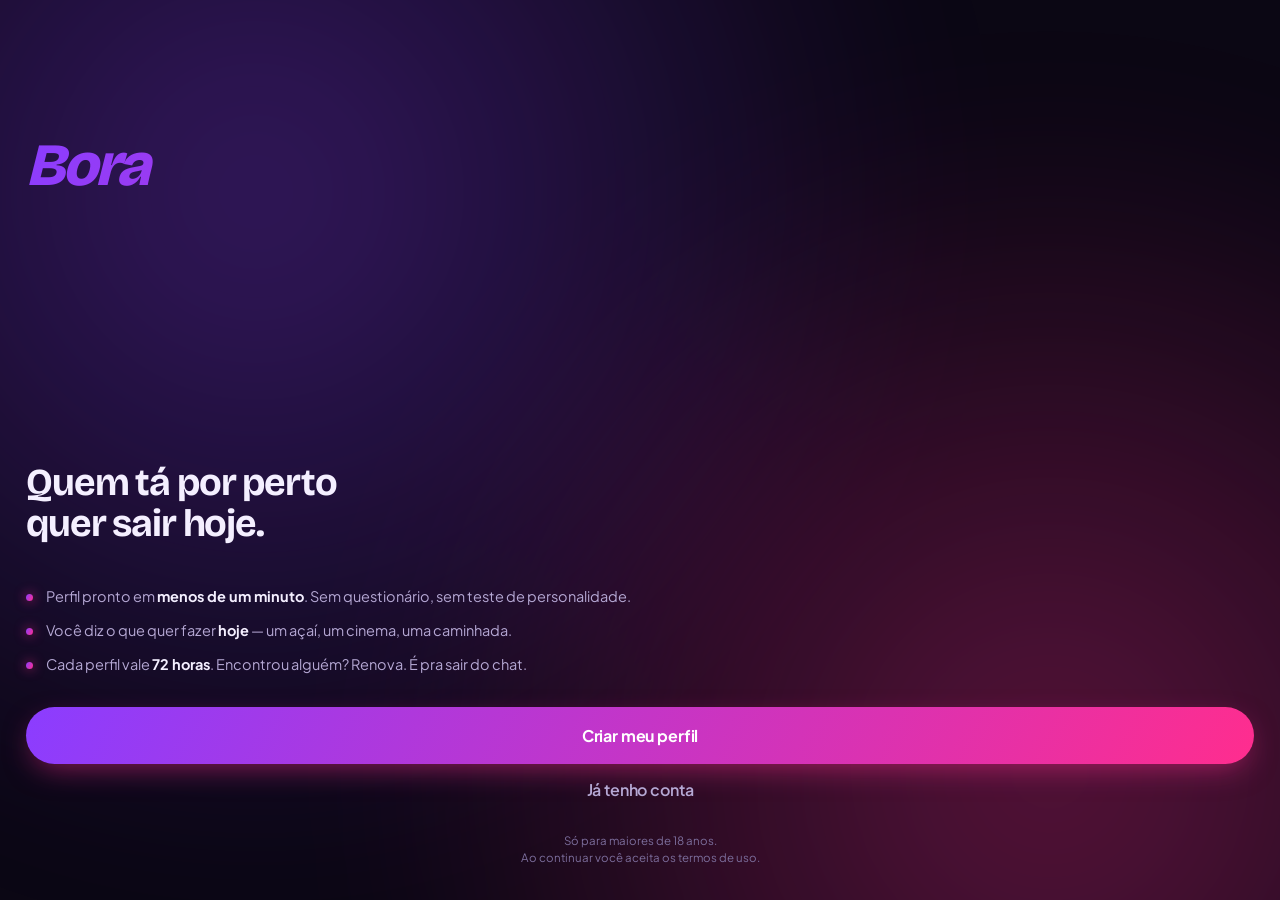
==== commit 34ac117a: "Rename index (4).html to index.html" ====
--- a/index.html
+++ b/index.html
@@ -124,15 +124,15 @@
 /* ── Cabeçalho do app ─────────────────────────────────────────── */
 .topo{
   display:flex;align-items:center;justify-content:space-between;gap:12px;
-  padding:14px 20px 12px;flex-shrink:0;
-}
-.topo .logo{font-size:27px}
+  padding:11px 16px 9px;flex-shrink:0;
+}
+.topo .logo{font-size:24px}
 
 .pilula{
-  display:inline-flex;align-items:center;gap:7px;
-  padding:9px 15px;border-radius:100px;
+  display:inline-flex;align-items:center;gap:6px;
+  padding:7px 13px;border-radius:100px;
   background:rgba(255,255,255,.055);border:1px solid var(--borda);
-  font-size:13.5px;font-weight:600;white-space:nowrap;
+  font-size:12.5px;font-weight:600;white-space:nowrap;
   transition:transform .16s,background .2s;
 }
 .pilula:active{transform:scale(.94)}
@@ -140,71 +140,76 @@
 
 /* ── Filtros ──────────────────────────────────────────────────── */
 .filtros{
-  display:flex;gap:8px;padding:4px 20px 16px;overflow-x:auto;flex-shrink:0;
+  display:flex;gap:7px;padding:2px 16px 12px;overflow-x:auto;flex-shrink:0;
   scrollbar-width:none;
 }
 .filtros::-webkit-scrollbar{display:none}
 
 /* ── Cartão de pessoa ─────────────────────────────────────────── */
-/* ── Relógio grande: o herói da tela ──────────────────────────── */
+/* ── Relógio: compacto, mas ainda o herói ─────────────────────── */
 .hero{
-  margin:0 20px 16px;padding:20px 22px 18px;border-radius:var(--r-lg);
-  background:linear-gradient(150deg,rgba(139,61,255,.15),rgba(255,45,142,.13));
-  border:1px solid rgba(255,45,142,.24);position:relative;overflow:hidden;
+  margin:0 16px 13px;padding:13px 16px 12px;border-radius:var(--r-md);
+  background:linear-gradient(150deg,rgba(139,61,255,.16),rgba(255,45,142,.14));
+  border:1px solid rgba(255,45,142,.26);position:relative;overflow:hidden;
 }
 .hero::after{
-  content:'';position:absolute;top:-60%;right:-25%;width:70%;height:220%;
-  background:radial-gradient(circle,rgba(255,45,142,.3),transparent 68%);filter:blur(26px);
-}
-.hero .olho{margin-bottom:6px}
+  content:'';position:absolute;top:-70%;right:-20%;width:60%;height:240%;
+  background:radial-gradient(circle,rgba(255,45,142,.32),transparent 68%);filter:blur(24px);
+}
+.hero .alto{display:flex;align-items:flex-end;justify-content:space-between;gap:10px;position:relative}
+.hero .olho{margin-bottom:3px;font-size:9.5px;letter-spacing:.18em}
 .hero .grande{
-  font-family:var(--display);font-weight:800;letter-spacing:-.05em;line-height:1;
-  font-size:47px;background:var(--grad);
+  font-family:var(--display);font-weight:800;letter-spacing:-.05em;line-height:.92;
+  font-size:36px;background:var(--grad);
   -webkit-background-clip:text;background-clip:text;color:transparent;
 }
+.hero .renova{
+  flex-shrink:0;padding:5px 11px;border-radius:100px;font-size:10.5px;font-weight:800;
+  letter-spacing:.02em;background:rgba(255,255,255,.09);border:1px solid var(--borda-forte);
+  color:var(--texto-2);white-space:nowrap;
+}
 .hero.urgente .grande{background:linear-gradient(112deg,#FFB13D,#FF5C5C);-webkit-background-clip:text;background-clip:text}
-.hero .fio{height:5px;border-radius:100px;background:rgba(255,255,255,.11);margin:15px 0 11px;overflow:hidden}
-.hero .fio i{display:block;height:100%;background:var(--grad);box-shadow:0 0 12px rgba(255,45,142,.7);transition:width .8s cubic-bezier(.22,1,.36,1)}
+.hero .fio{height:4px;border-radius:100px;background:rgba(255,255,255,.12);margin-top:11px;overflow:hidden;position:relative}
+.hero .fio i{display:block;height:100%;background:var(--grad);box-shadow:0 0 10px rgba(255,45,142,.7);transition:width .8s cubic-bezier(.22,1,.36,1)}
 .hero.urgente .fio i{background:linear-gradient(90deg,#FFB13D,#FF5C5C)}
-.hero .nota{font-size:12.5px;color:var(--texto-2);font-weight:500;position:relative}
-
-/* ── Grade de dois ────────────────────────────────────────────── */
-.grade{padding:0 18px 130px;display:grid;grid-template-columns:1fr 1fr;gap:13px;align-items:start}
+
+/* ── Grade de três ────────────────────────────────────────────── */
+.grade{padding:0 16px 120px;display:grid;grid-template-columns:repeat(3,1fr);gap:9px;align-items:start}
 .cartao{
-  position:relative;border-radius:var(--r-lg);overflow:hidden;
+  position:relative;border-radius:var(--r-md);overflow:hidden;
   background:var(--superficie);border:1px solid var(--borda);
-  box-shadow:0 16px 38px -22px rgba(0,0,0,.9);padding-bottom:10px;
-  animation:sobe .5s cubic-bezier(.22,1,.36,1) both;
+  box-shadow:0 10px 26px -16px rgba(0,0,0,.95);
+  animation:sobe .45s cubic-bezier(.22,1,.36,1) both;
   transition:transform .18s;
 }
-.cartao:active{transform:scale(.972)}
-.moldura{position:relative;aspect-ratio:3/4;overflow:hidden}
+.cartao:active{transform:scale(.955)}
+.moldura{position:relative;aspect-ratio:1/1.54;overflow:hidden}
 
 .selo-obj{
-  position:absolute;top:11px;left:10px;z-index:3;
-  padding:5px 9px;border-radius:100px;font-size:14px;line-height:1;
-  background:rgba(0,0,0,.5);border:1px solid rgba(255,255,255,.16);
-  backdrop-filter:blur(12px);-webkit-backdrop-filter:blur(12px);
+  position:absolute;top:7px;left:6px;z-index:3;
+  padding:3px 6px;border-radius:100px;font-size:10.5px;line-height:1.15;
+  background:rgba(0,0,0,.5);border:1px solid rgba(255,255,255,.15);
+  backdrop-filter:blur(10px);-webkit-backdrop-filter:blur(10px);
 }
 .selo-tempo{
-  position:absolute;top:11px;right:10px;z-index:3;
-  display:inline-flex;align-items:center;gap:4px;
-  padding:5px 9px;border-radius:100px;font-size:11.5px;font-weight:800;
-  background:rgba(0,0,0,.55);border:1px solid rgba(255,177,61,.4);color:var(--ambar);
-  backdrop-filter:blur(12px);-webkit-backdrop-filter:blur(12px);
-}
-.selo-tempo.urgente{border-color:rgba(255,92,92,.5);color:var(--coral)}
-.ponto-on{
-  position:absolute;bottom:13px;right:11px;z-index:3;width:9px;height:9px;border-radius:50%;
-  background:var(--verde);box-shadow:0 0 0 2.5px rgba(9,5,16,.75),0 0 12px var(--verde);
-}
-.conversar{
-  display:flex;align-items:center;justify-content:center;gap:6px;
-  width:calc(100% - 20px);margin:10px 10px 0;padding:11px;border-radius:100px;
-  background:var(--grad);color:#fff;font-size:13px;font-weight:700;letter-spacing:-.01em;
-  box-shadow:0 7px 18px -7px rgba(255,45,142,.65);transition:transform .16s;
-}
-.conversar:active{transform:scale(.94)}
+  position:absolute;top:7px;left:6px;z-index:3;
+  display:inline-flex;align-items:center;
+  padding:3px 7px;border-radius:100px;font-size:9.5px;font-weight:800;letter-spacing:-.01em;
+  background:rgba(0,0,0,.58);border:1px solid rgba(255,177,61,.42);color:var(--ambar);
+  backdrop-filter:blur(10px);-webkit-backdrop-filter:blur(10px);
+}
+.selo-tempo.urgente{border-color:rgba(255,92,92,.52);color:var(--coral)}
+.zap{
+  position:absolute;top:6px;right:6px;z-index:4;
+  width:28px;height:28px;border-radius:50%;display:grid;place-items:center;
+  background:var(--grad);box-shadow:0 4px 12px -3px rgba(255,45,142,.85);
+  transition:transform .16s;
+}
+.zap:active{transform:scale(.85)}
+.on-dot{
+  display:inline-block;width:5.5px;height:5.5px;border-radius:50%;background:var(--verde);
+  box-shadow:0 0 7px var(--verde);margin-left:1px;vertical-align:middle;
+}
 @keyframes sobe{from{opacity:0;transform:translateY(22px)}to{opacity:1;transform:none}}
 
 .foto{position:absolute;inset:0;width:100%;height:100%;object-fit:cover}
@@ -223,13 +228,15 @@
 .relogio-fio i{display:block;height:100%;background:var(--grad);box-shadow:0 0 14px rgba(255,45,142,.75);transition:width .5s ease}
 .relogio-fio.urgente i{background:linear-gradient(90deg,#FFB13D,#FF5C5C);box-shadow:0 0 14px rgba(255,92,92,.8)}
 
-.info{position:absolute;left:0;right:0;bottom:0;padding:13px 12px 12px;z-index:2}
+.info{position:absolute;left:0;right:0;bottom:0;padding:8px 8px 8px;z-index:2}
 .info-g{padding:22px}
-.nome-linha{display:flex;align-items:baseline;gap:6px;margin-bottom:0}
-.nome{font-family:var(--display);font-size:17.5px;font-weight:700;letter-spacing:-.03em}
-.info-g .nome-linha{gap:9px;margin-bottom:7px}
-.idade{font-size:13.5px;color:rgba(255,255,255,.6);font-weight:600}
+.nome-linha{display:flex;align-items:baseline;gap:4px;margin-bottom:0}
+.nome{font-family:var(--display);font-size:14.5px;font-weight:700;letter-spacing:-.03em;
+  white-space:nowrap;overflow:hidden;text-overflow:ellipsis}
+.info-g .nome-linha{gap:9px;margin-bottom:7px;padding-right:0}
+.idade{font-size:11px;color:rgba(255,255,255,.62);font-weight:600}
 .info-g .idade{font-size:19px;font-weight:500}
+.info-g .nome{font-size:32px;white-space:normal}
 .bio{font-size:14.5px;color:rgba(255,255,255,.78);margin:9px 0 14px;line-height:1.42}
 .linha-meta{display:flex;align-items:center;gap:8px;flex-wrap:wrap}
 
@@ -245,15 +252,15 @@
 
 /* ── Barra inferior ───────────────────────────────────────────── */
 .abas{
-  position:absolute;left:16px;right:16px;bottom:calc(14px + var(--base));z-index:40;
+  position:absolute;left:16px;right:16px;bottom:calc(10px + var(--base));z-index:40;
   display:flex;padding:7px;border-radius:100px;
   background:rgba(20,13,34,.82);border:1px solid var(--borda-forte);
   backdrop-filter:blur(26px) saturate(180%);-webkit-backdrop-filter:blur(26px) saturate(180%);
   box-shadow:0 18px 44px -14px rgba(0,0,0,.85);
 }
 .aba{
-  flex:1;display:flex;flex-direction:column;align-items:center;gap:3px;
-  padding:9px 0;border-radius:100px;color:var(--texto-3);
+  flex:1;display:flex;flex-direction:column;align-items:center;gap:2px;
+  padding:7px 0;border-radius:100px;color:var(--texto-3);
   font-size:10.5px;font-weight:700;letter-spacing:.01em;
   transition:color .22s,background .22s;
 }
@@ -705,10 +712,14 @@
     <div class="filtros" id="filtros"></div>
     <div class="rolagem">
       <div class="hero" id="hero">
-        <div class="olho">Seu tempo no ar</div>
-        <div class="grande num" id="hero-num">68h 12min</div>
+        <div class="alto">
+          <div>
+            <div class="olho">Seu tempo no ar</div>
+            <div class="grande num" id="hero-num">68h 11min</div>
+          </div>
+          <span class="renova">encontrou? +72h</span>
+        </div>
         <div class="fio"><i id="hero-fio" style="width:95%"></i></div>
-        <div class="nota">Encontrou alguém? Confirmem e o relógio volta pra <b style="color:var(--texto)">72h</b>.</div>
       </div>
       <div class="grade" id="grade"></div>
     </div>
@@ -906,15 +917,18 @@
 const MINHA_FOTO = null;   // ← sua foto (aparece no seu perfil)
 
 const PERFIS = [
-  { nome:'Marina',   idade:27, dist:1.2,  obj:'acai',     horas:66, bio:'Trabalho perto da Lagoa. Fim de tarde ali é meu lugar.',      g:['#8B3DFF','#FF2D8E'], foto:null },
-  { nome:'Camila',   idade:24, dist:2.8,  obj:'conversar',horas:41, bio:'Cheguei no Rio faz três semanas. Quero conhecer gente daqui.', g:['#FF2D8E','#FF8A3D'], foto:null },
-  { nome:'Beatriz',  idade:31, dist:3.4,  obj:'caminhar', horas:70, bio:'Corro em Copacabana de manhã. Aceito companhia.',              g:['#5B4DFF','#B14DFF'], foto:null },
-  { nome:'Larissa',  idade:26, dist:4.1,  obj:'cinema',   horas:9,  bio:'Tem um filme que eu não quero ver sozinha.',                   g:['#FF4D8D','#FFB84D'], foto:null },
-  { nome:'Júlia',    idade:29, dist:5.6,  obj:'acai',     horas:55, bio:'Açaí com granola e leite condensado. Não se discute.',         g:['#00C2FF','#8B3DFF'], foto:null },
-  { nome:'Rafaela',  idade:23, dist:7.2,  obj:'role',     horas:33, bio:'Conheço uns lugares bons na Lapa. Sextou?',                    g:['#FF2D5E','#8B3DFF'], foto:null },
-  { nome:'Amanda',   idade:33, dist:9.8,  obj:'cafe',     horas:60, bio:'Café, um livro e conversa boa. Simples assim.',                g:['#A64DFF','#FF4DC4'], foto:null },
-  { nome:'Isabela',  idade:25, dist:12.4, obj:'caminhar', horas:14, bio:'Aterro do Flamengo no fim de tarde é imbatível.',              g:['#4D7CFF','#B14DFF'], foto:null },
-  { nome:'Vitória',  idade:28, dist:18.6, obj:'conversar',horas:49, bio:'Fim de expediente e nenhuma vontade de ir pra casa ainda.',    g:['#FF6B3D','#FF2D8E'], foto:null },
+  { nome:'Marina',   idade:27, dist:1.2,  obj:'acai',     horas:66, bio:'Trabalho perto da Lagoa. Fim de tarde ali é meu lugar.',      g:['#8B3DFF','#FF2D8E'], foto:'[data-uri]' },
+  { nome:'Camila',   idade:24, dist:2.8,  obj:'conversar',horas:41, bio:'Cheguei no Rio faz três semanas. Quero conhecer gente daqui.', g:['#FF2D8E','#FF8A3D'], foto:'[data-uri]' },
+  { nome:'Beatriz',  idade:31, dist:3.4,  obj:'caminhar', horas:70, bio:'Corro em Copacabana de manhã. Aceito companhia.',              g:['#5B4DFF','#B14DFF'], foto:'[data-uri]' },
+  { nome:'Larissa',  idade:26, dist:4.1,  obj:'cinema',   horas:9,  bio:'Tem um filme que eu não quero ver sozinha.',                   g:['#FF4D8D','#FFB84D'], foto:'[data-uri]' },
+  { nome:'Júlia',    idade:29, dist:5.6,  obj:'acai',     horas:55, bio:'Açaí com granola e leite condensado. Não se discute.',         g:['#00C2FF','#8B3DFF'], foto:'[data-uri]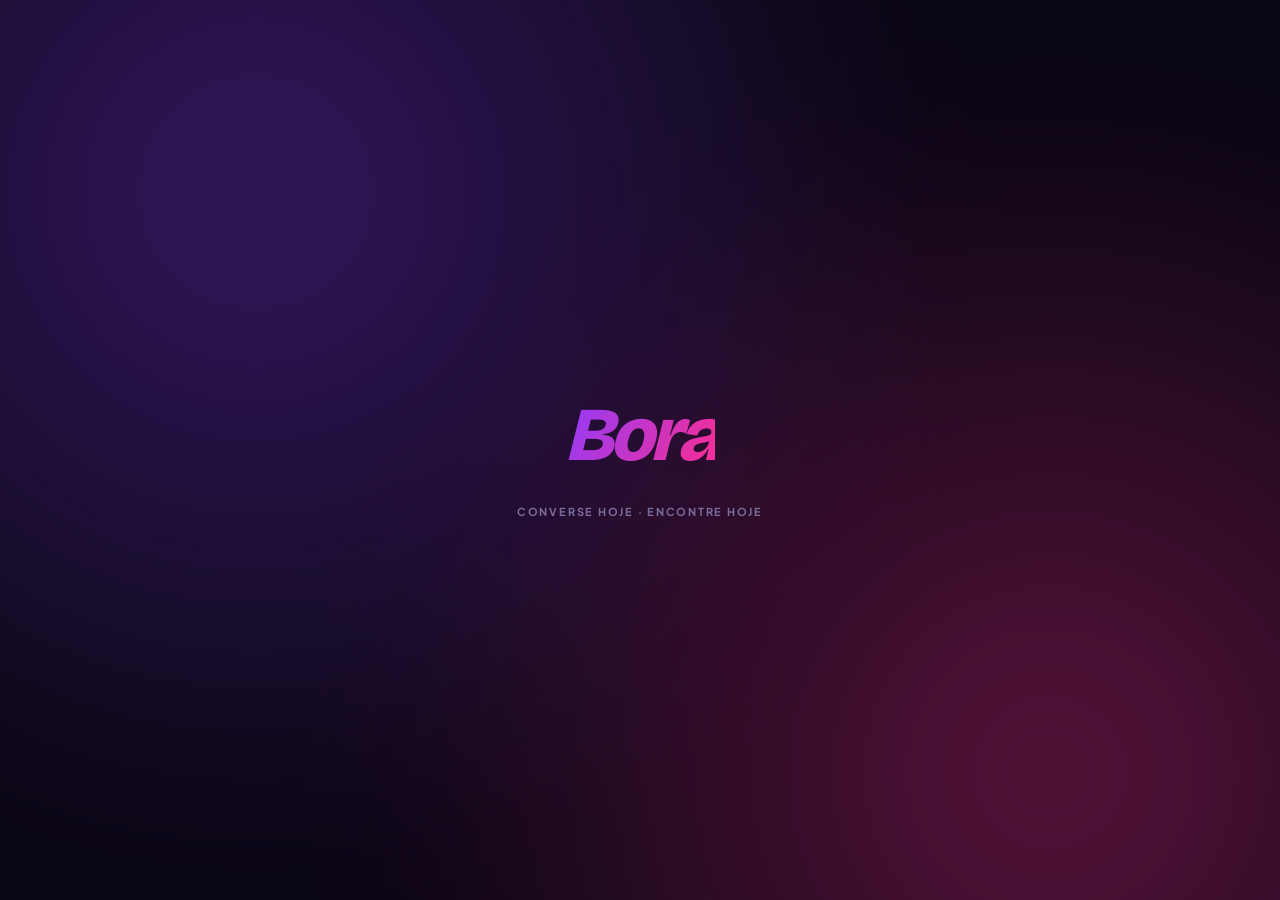
==== commit 8bbb3664: "Rename index (5).html to index.html" ====
--- a/index.html
+++ b/index.html
@@ -43,6 +43,11 @@
   --grad:linear-gradient(118deg,#8B3DFF 0%,#FF2D8E 100%);
   --grad-suave:linear-gradient(118deg,rgba(139,61,255,.18),rgba(255,45,142,.18));
 
+  /* linguagem do tempo: sempre âmbar, esquenta conforme acaba */
+  --grad-tempo:linear-gradient(112deg,#FFD24D,#FF9A3D);
+  --cor-tempo:#FFC44D;
+  --glow-tempo:rgba(255,196,77,.85);
+
   --r-sm:12px; --r-md:18px; --r-lg:26px; --r-xl:34px;
   --topo:env(safe-area-inset-top,0px);
   --base:env(safe-area-inset-bottom,0px);
@@ -148,7 +153,7 @@
 /* ── Cartão de pessoa ─────────────────────────────────────────── */
 /* ── Relógio: compacto, mas ainda o herói ─────────────────────── */
 .hero{
-  margin:0 16px 13px;padding:13px 16px 12px;border-radius:var(--r-md);
+  margin:0 16px 12px;padding:12px 16px 12px;border-radius:var(--r-md);
   background:linear-gradient(150deg,rgba(139,61,255,.16),rgba(255,45,142,.14));
   border:1px solid rgba(255,45,142,.26);position:relative;overflow:hidden;
 }
@@ -156,22 +161,67 @@
   content:'';position:absolute;top:-70%;right:-20%;width:60%;height:240%;
   background:radial-gradient(circle,rgba(255,45,142,.32),transparent 68%);filter:blur(24px);
 }
-.hero .alto{display:flex;align-items:flex-end;justify-content:space-between;gap:10px;position:relative}
-.hero .olho{margin-bottom:3px;font-size:9.5px;letter-spacing:.18em}
+.hero .alto{display:flex;align-items:center;justify-content:space-between;gap:10px;position:relative}
+.hero .olho{margin-bottom:0;font-size:9.5px;letter-spacing:.18em}
+.hero .linha-tempo{display:flex;align-items:baseline;gap:6px;margin-top:5px;position:relative}
 .hero .grande{
   font-family:var(--display);font-weight:800;letter-spacing:-.05em;line-height:.92;
-  font-size:36px;background:var(--grad);
+  font-size:34px;white-space:nowrap;background:var(--grad-tempo);
   -webkit-background-clip:text;background-clip:text;color:transparent;
+}
+.hero .seg{
+  font-family:var(--display);font-weight:800;letter-spacing:-.03em;font-size:19px;
+  color:var(--cor-tempo);opacity:.62;display:inline-block;transform-origin:center bottom;
+}
+.hero .seg.bate{animation:bate 1s cubic-bezier(.22,1,.36,1)}
+@keyframes bate{
+  0%{transform:scale(1.18);opacity:1;filter:brightness(1.5)}
+  100%{transform:scale(1);opacity:.62;filter:none}
 }
 .hero .renova{
   flex-shrink:0;padding:5px 11px;border-radius:100px;font-size:10.5px;font-weight:800;
   letter-spacing:.02em;background:rgba(255,255,255,.09);border:1px solid var(--borda-forte);
   color:var(--texto-2);white-space:nowrap;
 }
-.hero.urgente .grande{background:linear-gradient(112deg,#FFB13D,#FF5C5C);-webkit-background-clip:text;background-clip:text}
-.hero .fio{height:4px;border-radius:100px;background:rgba(255,255,255,.12);margin-top:11px;overflow:hidden;position:relative}
-.hero .fio i{display:block;height:100%;background:var(--grad);box-shadow:0 0 10px rgba(255,45,142,.7);transition:width .8s cubic-bezier(.22,1,.36,1)}
-.hero.urgente .fio i{background:linear-gradient(90deg,#FFB13D,#FF5C5C)}
+
+/* barra: preenchimento + brilho varrendo + ponta respirando */
+.hero .fio{height:6px;border-radius:100px;background:rgba(255,255,255,.12);margin-top:11px;position:relative}
+.hero .fio i{
+  display:block;height:100%;border-radius:100px;background:var(--grad-tempo);
+  position:relative;overflow:hidden;
+  box-shadow:0 0 11px var(--glow-tempo);
+  transition:width .8s cubic-bezier(.22,1,.36,1);
+}
+.hero .fio i::after{
+  content:'';position:absolute;inset:0;
+  background:linear-gradient(90deg,transparent,rgba(255,255,255,.7),transparent);
+  transform:translateX(-100%);animation:varre 2.8s linear infinite;
+}
+@keyframes varre{to{transform:translateX(220%)}}
+.hero .fio .ponta{
+  position:absolute;top:50%;width:8px;height:8px;border-radius:50%;
+  background:#fff;box-shadow:0 0 10px 3px var(--glow-tempo);
+  transform:translate(-50%,-50%);transition:left .8s cubic-bezier(.22,1,.36,1);
+  animation:respira 2s ease-in-out infinite;
+}
+@keyframes respira{
+  0%,100%{opacity:.5;box-shadow:0 0 7px 1px var(--glow-tempo)}
+  50%{opacity:1;box-shadow:0 0 15px 5px var(--glow-tempo)}
+}
+
+/* dois níveis de alerta: esquenta a cor e acelera o pulso */
+.hero.alerta{
+  --grad-tempo:linear-gradient(112deg,#FFA53D,#FF6B3D);
+  --cor-tempo:#FF9A3D; --glow-tempo:rgba(255,138,61,.9);
+  border-color:rgba(255,154,61,.34);
+}
+.hero.urgente{
+  --grad-tempo:linear-gradient(112deg,#FF6B3D,#FF3D4D);
+  --cor-tempo:#FF5C5C; --glow-tempo:rgba(255,77,77,.95);
+  border-color:rgba(255,92,92,.45);
+}
+.hero.urgente .fio .ponta{animation-duration:.85s}
+.hero.urgente .fio i::after{animation-duration:1.4s}
 
 /* ── Grade de três ────────────────────────────────────────────── */
 .grade{padding:0 16px 120px;display:grid;grid-template-columns:repeat(3,1fr);gap:9px;align-items:start}
@@ -198,7 +248,8 @@
   background:rgba(0,0,0,.58);border:1px solid rgba(255,177,61,.42);color:var(--ambar);
   backdrop-filter:blur(10px);-webkit-backdrop-filter:blur(10px);
 }
-.selo-tempo.urgente{border-color:rgba(255,92,92,.52);color:var(--coral)}
+.selo-tempo.alerta{border-color:rgba(255,138,61,.5);color:#FF9A3D}
+.selo-tempo.urgente{border-color:rgba(255,92,92,.55);color:var(--coral)}
 .zap{
   position:absolute;top:6px;right:6px;z-index:4;
   width:28px;height:28px;border-radius:50%;display:grid;place-items:center;
@@ -434,7 +485,10 @@
 .anel-72{position:relative;width:186px;height:186px;margin:6px auto 20px}
 .anel-72 svg{transform:rotate(-90deg);width:100%;height:100%}
 .anel-72 .trilha{fill:none;stroke:rgba(255,255,255,.07);stroke-width:7}
-.anel-72 .arco{fill:none;stroke:url(#gradAnel);stroke-width:7;stroke-linecap:round;transition:stroke-dashoffset 1s cubic-bezier(.22,1,.36,1)}
+.anel-72 .arco{fill:none;stroke:url(#gradAnel);stroke-width:7;stroke-linecap:round;
+  transition:stroke-dashoffset 1s cubic-bezier(.22,1,.36,1);animation:brilha 2s ease-in-out infinite}
+@keyframes brilha{0%,100%{opacity:.82}50%{opacity:1}}
+.anel-72.urgente .arco{animation-duration:.85s}
 .anel-72 .miolo{
   position:absolute;inset:20px;border-radius:50%;overflow:hidden;
   display:grid;place-items:center;background:var(--superficie-alta);
@@ -444,10 +498,15 @@
 .contagem{text-align:center;margin-bottom:26px}
 .contagem b{
   font-family:var(--display);font-size:42px;font-weight:800;letter-spacing:-.045em;
-  background:var(--grad);-webkit-background-clip:text;background-clip:text;color:transparent;
-}
+  background:var(--grad-tempo);-webkit-background-clip:text;background-clip:text;color:transparent;
+}
+.contagem .seg{font-size:22px;color:var(--cor-tempo);opacity:.6;margin-left:4px;
+  font-family:var(--display);font-weight:800;display:inline-block;transform-origin:center bottom}
+.contagem .seg.bate{animation:bate 1s cubic-bezier(.22,1,.36,1)}
+.contagem.alerta{--grad-tempo:linear-gradient(112deg,#FFA53D,#FF6B3D);--cor-tempo:#FF9A3D}
+.contagem.urgente{--grad-tempo:linear-gradient(112deg,#FF6B3D,#FF3D4D);--cor-tempo:#FF5C5C}
 .contagem span{display:block;font-size:12.5px;color:var(--texto-3);font-weight:600;margin-top:2px}
-.contagem.urgente b{background:linear-gradient(118deg,#FFB13D,#FF5C5C);-webkit-background-clip:text;background-clip:text}
+
 
 .painel{
   background:rgba(255,255,255,.035);border:1px solid var(--borda);
@@ -575,7 +634,13 @@
 <svg width="0" height="0" style="position:absolute">
   <defs>
     <linearGradient id="gradAnel" x1="0" y1="0" x2="1" y2="1">
-      <stop offset="0%" stop-color="#8B3DFF"/><stop offset="100%" stop-color="#FF2D8E"/>
+      <stop offset="0%" stop-color="#FFD24D"/><stop offset="100%" stop-color="#FF9A3D"/>
+    </linearGradient>
+    <linearGradient id="gradAnelAlerta" x1="0" y1="0" x2="1" y2="1">
+      <stop offset="0%" stop-color="#FFA53D"/><stop offset="100%" stop-color="#FF6B3D"/>
+    </linearGradient>
+    <linearGradient id="gradAnelUrgente" x1="0" y1="0" x2="1" y2="1">
+      <stop offset="0%" stop-color="#FF6B3D"/><stop offset="100%" stop-color="#FF3D4D"/>
     </linearGradient>
   </defs>
 </svg>
@@ -713,13 +778,17 @@
     <div class="rolagem">
       <div class="hero" id="hero">
         <div class="alto">
-          <div>
-            <div class="olho">Seu tempo no ar</div>
-            <div class="grande num" id="hero-num">68h 11min</div>
-          </div>
+          <div class="olho">Seu tempo no ar</div>
           <span class="renova">encontrou? +72h</span>
         </div>
-        <div class="fio"><i id="hero-fio" style="width:95%"></i></div>
+        <div class="linha-tempo">
+          <div class="grande num" id="hero-num">68h 11min</div>
+          <div class="seg num" id="hero-seg">42s</div>
+        </div>
+        <div class="fio">
+          <i id="hero-fio" style="width:95%"></i>
+          <span class="ponta" id="hero-ponta" style="left:95%"></span>
+        </div>
       </div>
       <div class="grade" id="grade"></div>
     </div>
@@ -744,7 +813,7 @@
           <div class="miolo" id="meu-retrato"></div>
         </div>
         <div class="contagem" id="contagem">
-          <b class="num" id="rest">68h 12min</b>
+          <b class="num" id="rest">68h 12min</b><span class="seg num" id="rest-seg">42s</span>
           <span>até o perfil descansar</span>
         </div>
 
@@ -1097,13 +1166,13 @@
     pintaHero(); return;
   }
   g.innerHTML = lista.map((p,i)=>{
-    const o=objDe(p.obj), pc=Math.max(2,(p.horas/72)*100), urg=p.horas<=16;
+    const o=objDe(p.obj), pc=Math.max(2,(p.horas/72)*100), urg=p.horas<=8, ale=p.horas<=24&&p.horas>8;
     return `<article class="cartao" style="animation-delay:${i*50}ms" onclick="verPerfil('${p.nome}')">
       <div class="moldura">
         <div class="relogio-fio ${urg?'urgente':''}"><i style="width:${pc}%"></i></div>
         ${retrato(p,'foto')}
         <div class="veu"></div>
-        <span class="selo-tempo ${urg?'urgente':''}"><span class="num">${Math.round(p.horas)}h</span></span>
+        <span class="selo-tempo ${urg?'urgente':ale?'alerta':''}"><span class="num">${Math.round(p.horas)}h</span></span>
         <div class="info">
           <div class="nome-linha"><span class="nome">${p.nome}</span><span class="idade num">${p.idade}</span><span class="on-dot"></span></div>
         </div>
@@ -1118,11 +1187,21 @@
 
 function pintaHero(){
   const h=document.getElementById('hero'); if(!h) return;
-  const urg=E.horas<=16;
-  h.classList.toggle('urgente',urg);
-  const hh=Math.floor(E.horas), mm=Math.floor((E.horas-hh)*60);
+  h.classList.toggle('alerta', E.horas<=24 && E.horas>8);
+  h.classList.toggle('urgente', E.horas<=8);
+  const t=E.horas*3600;
+  const hh=Math.floor(t/3600), mm=Math.floor((t%3600)/60), ss=Math.floor(t%60);
   document.getElementById('hero-num').textContent=`${hh}h ${String(mm).padStart(2,'0')}min`;
-  document.getElementById('hero-fio').style.width=Math.max(2,(E.horas/72)*100)+'%';
+  const pc=Math.max(2,(E.horas/72)*100);
+  document.getElementById('hero-fio').style.width=pc+'%';
+  document.getElementById('hero-ponta').style.left=pc+'%';
+
+  const s=document.getElementById('hero-seg');
+  const txt=String(ss).padStart(2,'0')+'s';
+  if(s.textContent!==txt){                 // só bate quando o segundo vira
+    s.textContent=txt;
+    s.classList.remove('bate'); void s.offsetWidth; s.classList.add('bate');
+  }
 }
 
 /* ══════════════════════════════════════════════════════════════════
@@ -1258,10 +1337,22 @@
   const arco=document.getElementById('arco'); if(!arco) return;
   const frac=Math.max(0,Math.min(1,E.horas/72));
   arco.style.strokeDashoffset = 559*(1-frac);
-  const h=Math.floor(E.horas), m=Math.floor((E.horas-h)*60);
+  const t=E.horas*3600;
+  const h=Math.floor(t/3600), m=Math.floor((t%3600)/60), sg=Math.floor(t%60);
   document.getElementById('rest').textContent=`${h}h ${String(m).padStart(2,'0')}min`;
-  document.getElementById('contagem').classList.toggle('urgente',E.horas<=16);
-  arco.style.stroke = E.horas<=16 ? '#FFB13D' : 'url(#gradAnel)';
+
+  const alerta=E.horas<=24&&E.horas>8, urg=E.horas<=8;
+  const cont=document.getElementById('contagem');
+  cont.classList.toggle('alerta',alerta); cont.classList.toggle('urgente',urg);
+  document.querySelector('.anel-72').classList.toggle('urgente',urg);
+  arco.style.stroke = urg ? 'url(#gradAnelUrgente)' : alerta ? 'url(#gradAnelAlerta)' : 'url(#gradAnel)';
+
+  const sel=document.getElementById('rest-seg');
+  const txt=String(sg).padStart(2,'0')+'s';
+  if(sel && sel.textContent!==txt){
+    sel.textContent=txt;
+    sel.classList.remove('bate'); void sel.offsetWidth; sel.classList.add('bate');
+  }
 
   document.getElementById('p-nome').textContent=E.nome;
   document.getElementById('p-bio').textContent=E.bio || 'Toque para escrever sua bio';
@@ -1284,7 +1375,7 @@
 }
 function tique(){
   tRelogio=setInterval(()=>{
-    E.horas=Math.max(0,E.horas - (E.acelerado?0.35:0.00028));
+    E.horas=Math.max(0,E.horas - (E.acelerado?0.35:1/3600));
     if(E.tela==='perfil') pintaPerfil();
     if(E.tela==='descobrir') pintaHero();
   }, E.acelerado?90:1000);
